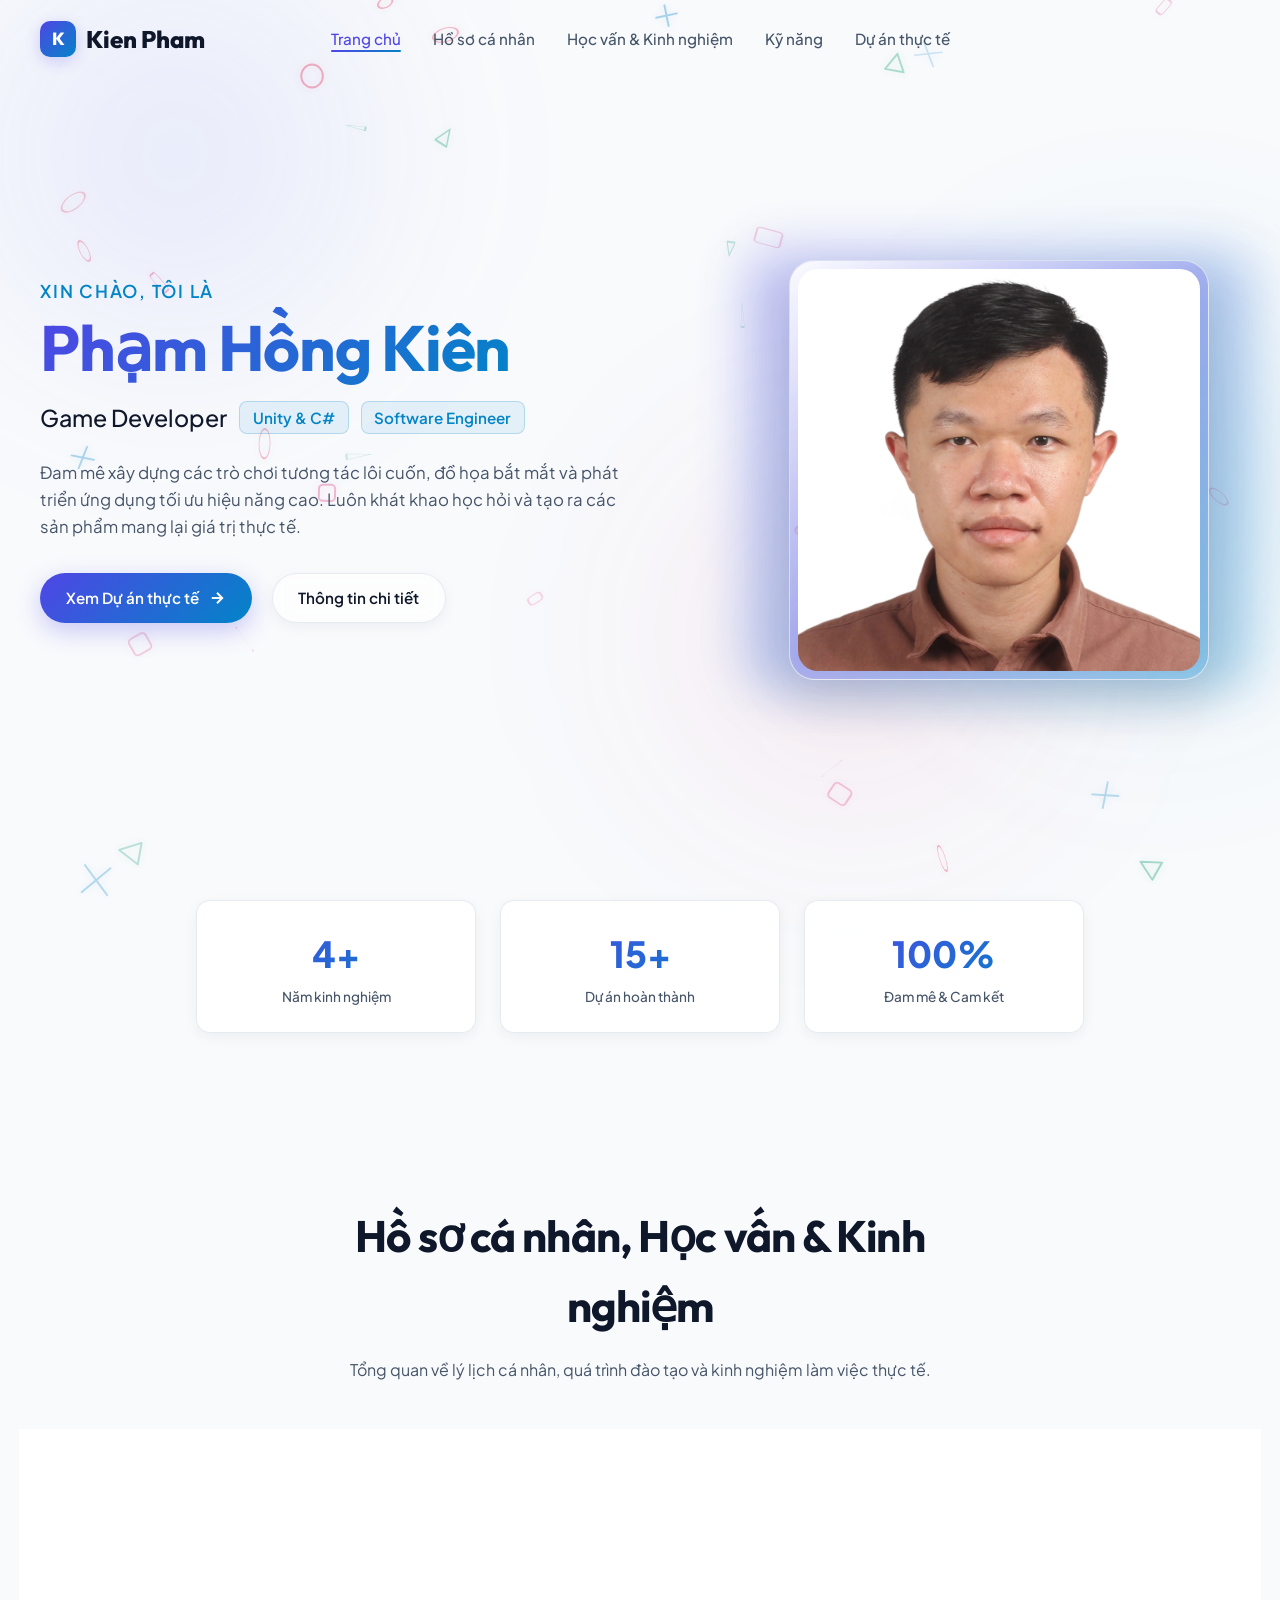
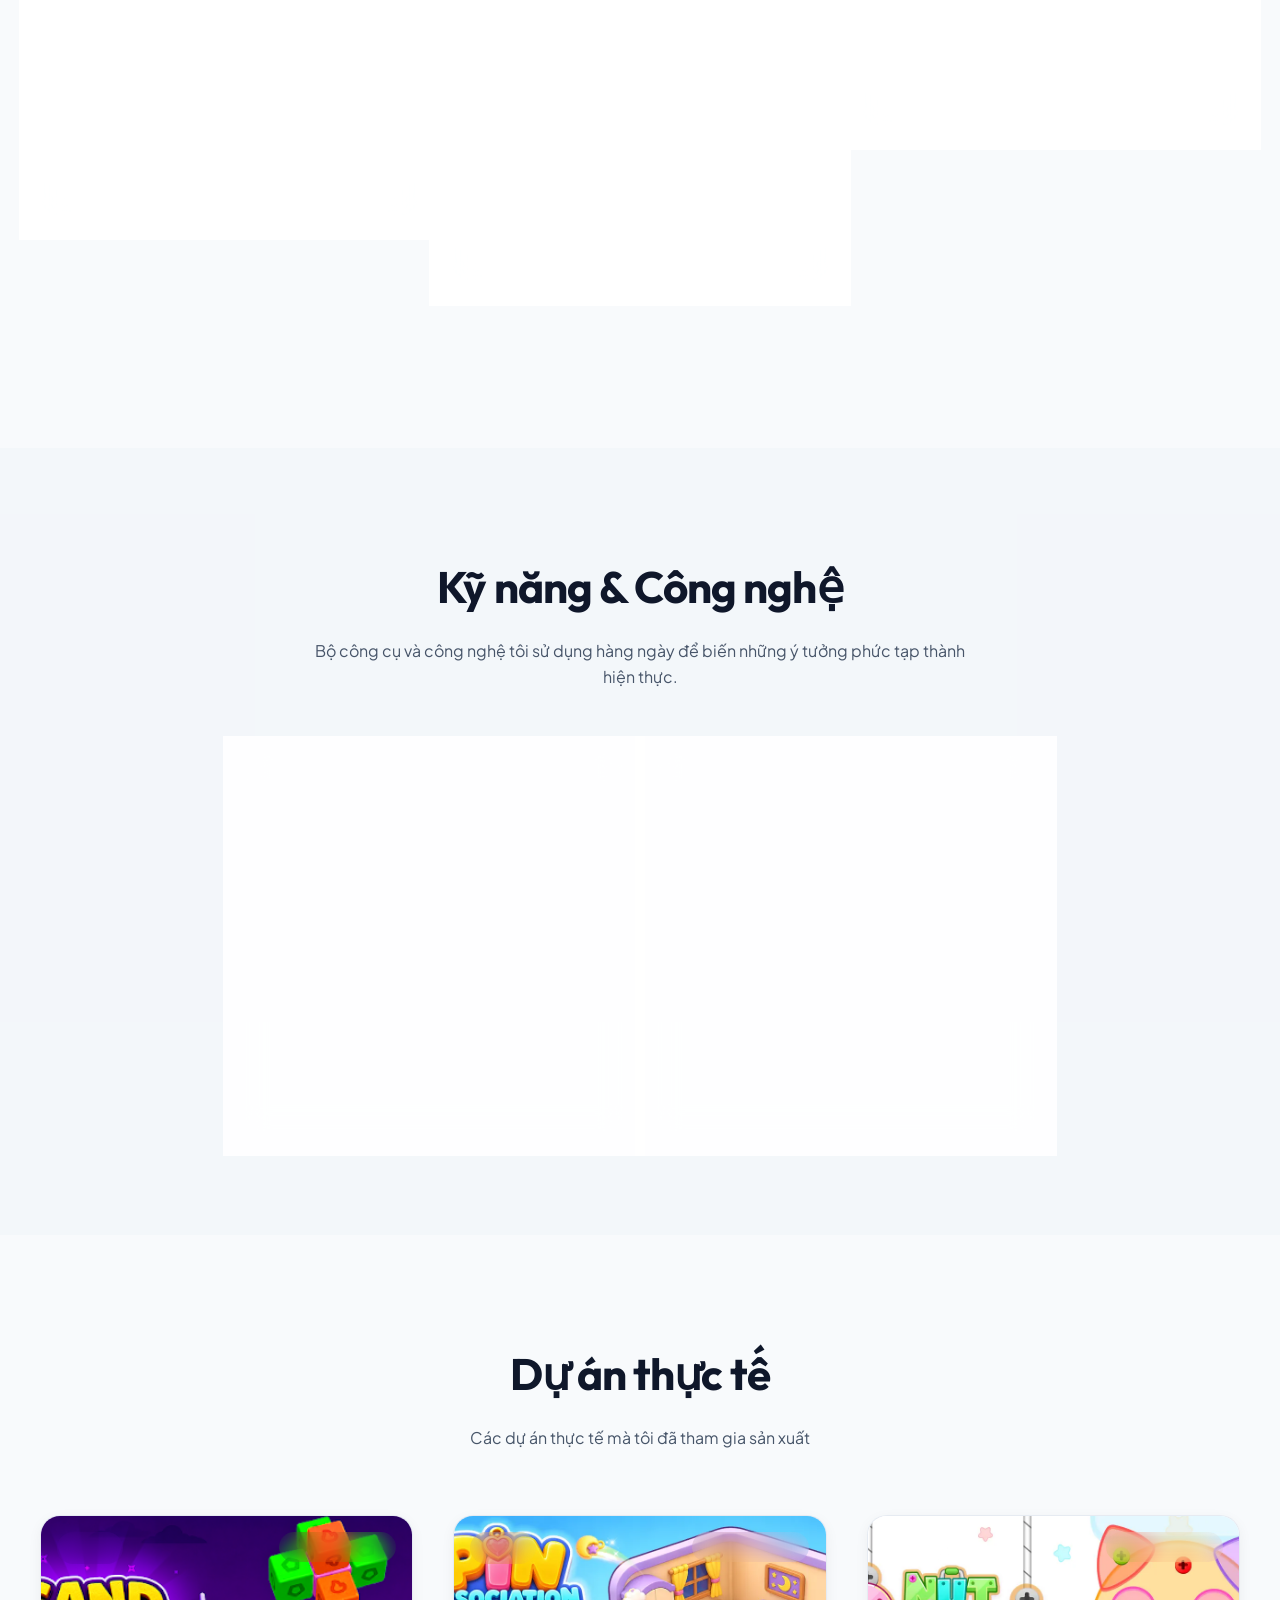
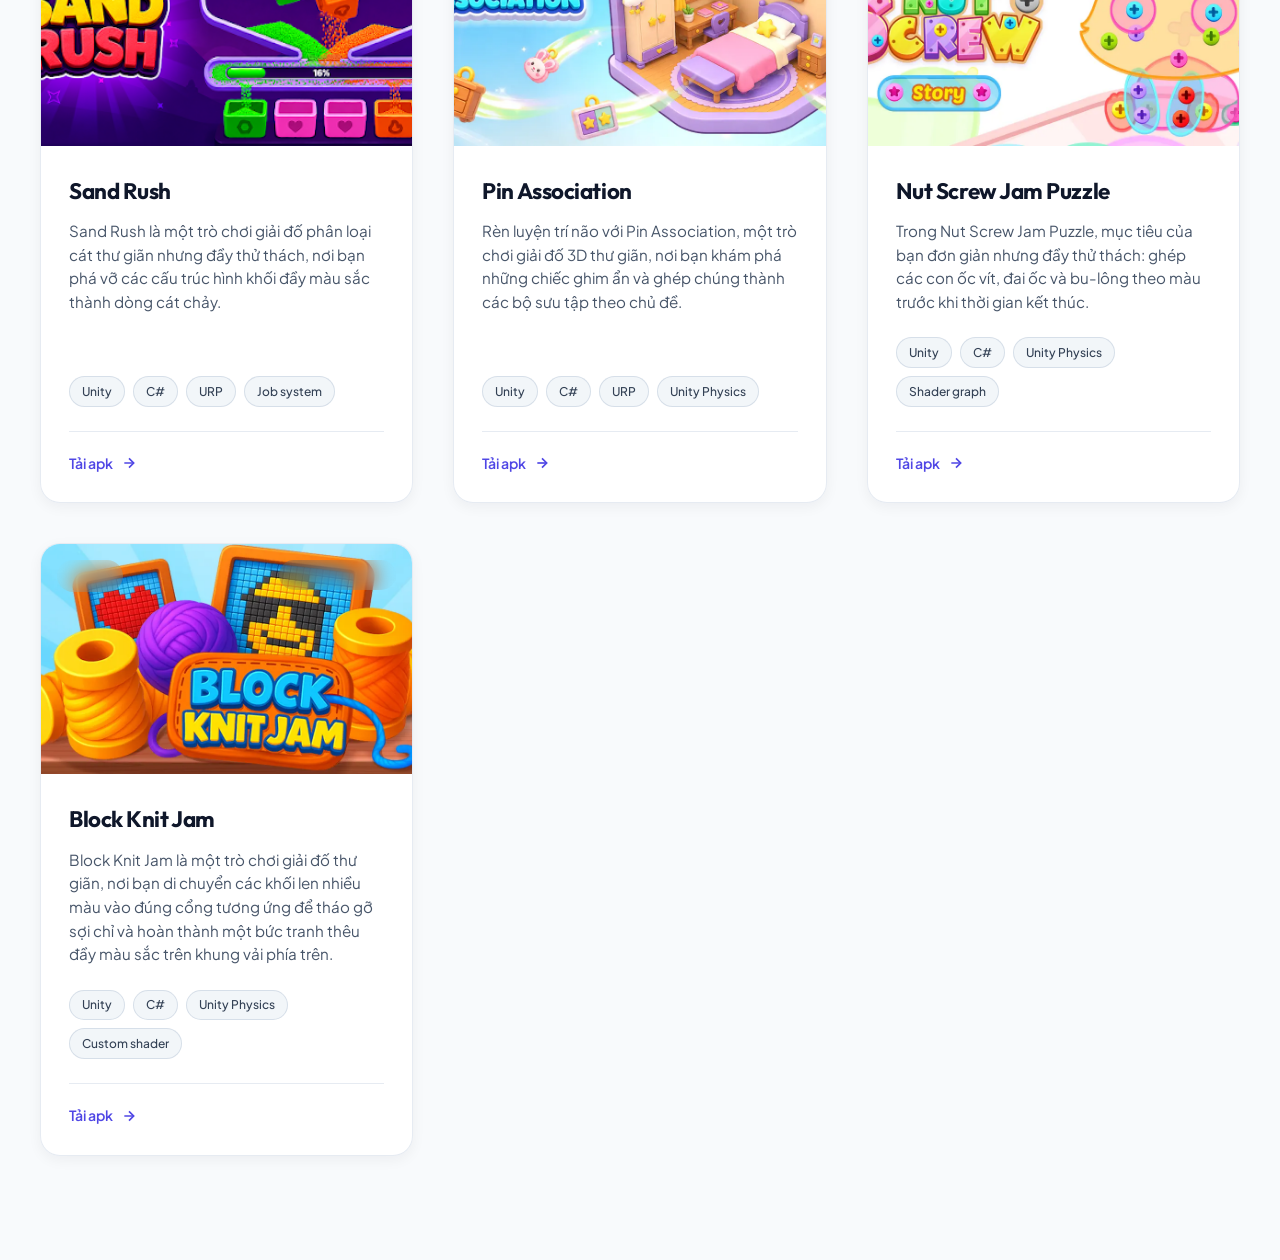
==== index.html @ 7aaa6f56 "change theme" ====
<!DOCTYPE html>
<html lang="vi">

<head>
  <meta charset="UTF-8">
  <meta name="viewport" content="width=device-width, initial-scale=1.0">
  <title>Phạm Hồng Kiên | Portfolio - Game Developer & Software Engineer</title>
  <meta name="description"
    content="Portfolio cá nhân của Phạm Hồng Kiên - Lập trình viên Game Unity, Kỹ sư phần mềm chuyên nghiệp.">

  <!-- Google Fonts -->
  <link rel="preconnect" href="https://fonts.googleapis.com">
  <link rel="preconnect" href="https://fonts.gstatic.com" crossorigin>
  <link
    href="https://fonts.googleapis.com/css2?family=Outfit:wght@300;400;500;600;700;800&family=Plus+Jakarta+Sans:wght@300;400;500;600;700&display=swap"
    rel="stylesheet">

  <!-- External Stylesheet -->
  <link rel="stylesheet" href="style.css">
</head>

<body>

  <!-- Background Ambient Glow -->
  <div class="ambient-glow glow-1"></div>
  <div class="ambient-glow glow-2"></div>
  <div class="ambient-glow glow-3"></div>

  <!-- Floating PlayStation DualSense Shapes Canvas -->
  <canvas id="dualsense-canvas"></canvas>

  <!-- Header Navigation -->
  <header id="main-header">
    <div class="nav-container">
      <a href="#hero" class="logo" id="brand-logo">
        <div class="logo-badge" id="brand-badge">K</div>
        <span id="brand-title">Kien.Dev</span>
      </a>
      <ul class="nav-links">
        <li><a href="#hero" class="active">Trang chủ</a></li>
        <li><a href="#profile">Hồ sơ cá nhân</a></li>
        <li><a href="#education-experience">Học vấn & Kinh nghiệm</a></li>
        <li><a href="#skills">Kỹ năng</a></li>
        <li><a href="#projects">Dự án thực tế</a></li>
      </ul>
    </div>
  </header>

  <!-- Hero Section with Portrait -->
  <section class="hero" id="hero">
    <div class="hero-container">

      <!-- Text introduction -->
      <div class="hero-text-side">
        <p class="hero-greeting" id="hero-greeting">Xin chào, tôi là</p>
        <h1 class="hero-name">
          <span class="gradient-text" id="hero-name">Phạm Hồng Kiên</span>
        </h1>
        <div class="hero-role" id="hero-role-container">
          <span>Game Developer</span>
          <span class="role-tag">Unity & C#</span>
          <span class="role-tag">Software Engineer</span>
        </div>
        <p class="hero-bio" id="hero-bio">
          Đam mê xây dựng các trò chơi tương tác 3D lôi cuốn, đồ họa bắt mắt và phát triển ứng dụng tối ưu hiệu năng
          cao. Luôn khát khao học hỏi và tạo ra các sản phẩm mang lại giá trị thực tế.
        </p>
        <div class="hero-actions">
          <a href="#projects" class="btn btn-primary" id="btn-hero-projects">
            Xem Dự án thực tế
            <svg width="18" height="18" viewBox="0 0 24 24" fill="none" stroke="currentColor" stroke-width="2.5">
              <path d="M5 12h14" />
              <path d="m12 5 7 7-7 7" />
            </svg>
          </a>
          <a href="#profile" class="btn btn-outline" id="btn-hero-profile">
            Thông tin chi tiết
          </a>
        </div>
      </div>

      <!-- Portrait avatar visual -->
      <div class="portrait-wrapper">
        <div class="portrait-glow-ring"></div>
        <div class="portrait-frame">
          <img src="./assets/images/avatar.jpg" alt="Ảnh chân dung Phạm Hồng Kiên" class="portrait-img"
            id="user-portrait">
        </div>
      </div>

    </div>
  </section>

  <!-- Quick Stats -->
  <div class="container">
    <div class="stats-strip" id="stats-container">
      <div class="stat-card">
        <div class="stat-num">4+</div>
        <div class="stat-name">Năm kinh nghiệm</div>
      </div>
      <div class="stat-card">
        <div class="stat-num">15+</div>
        <div class="stat-name">Dự án hoàn thành</div>
      </div>
      <div class="stat-card">
        <div class="stat-num">100%</div>
        <div class="stat-name">Đam mê & Cam kết</div>
      </div>
    </div>
  </div>

  <!-- Profile & Education Section -->
  <section id="profile">
    <div class="container">
      <div class="section-header">
        <h2 class="section-title">Hồ sơ cá nhân, Học vấn & Kinh nghiệm</h2>
        <p class="section-desc">Tổng quan về lý lịch cá nhân, quá trình đào tạo và kinh nghiệm làm việc thực tế.</p>
      </div>

      <div class="info-container">

        <!-- Personal Information Box -->
        <div class="info-box">
          <h3 class="info-box-title">
            <svg width="24" height="24" viewBox="0 0 24 24" fill="none" stroke="currentColor" stroke-width="2">
              <path d="M20 21v-2a4 4 0 0 0-4-4H8a4 4 0 0 0-4 4v2" />
              <circle cx="12" cy="7" r="4" />
            </svg>
            Thông tin cá nhân
          </h3>
          <div class="info-details-list" id="personal-info-container">
            <!-- Dữ liệu được nạp động từ file assets/data.js -->
          </div>
        </div>

        <!-- Education Box -->
        <div class="education-box" id="education-experience">
          <h3 class="info-box-title">
            <svg width="24" height="24" viewBox="0 0 24 24" fill="none" stroke="currentColor" stroke-width="2">
              <path d="M22 10v6M2 10l10-5 10 5-10 5z" />
              <path d="M6 12v5c3 3 9 3 12 0v-5" />
            </svg>
            Trình độ học vấn
          </h3>
          <div class="timeline" id="education-timeline-container">
            <!-- Dữ liệu các giai đoạn học vấn được nạp động từ file assets/data.js -->
          </div>
        </div>

        <!-- Work Experience Box -->
        <div class="experience-box" id="experience">
          <h3 class="info-box-title">
            <svg width="24" height="24" viewBox="0 0 24 24" fill="none" stroke="currentColor" stroke-width="2">
              <rect x="2" y="7" width="20" height="14" rx="2" ry="2" />
              <path d="M16 21V5a2 2 0 0 0-2-2h-4a2 2 0 0 0-2 2v16" />
            </svg>
            Kinh nghiệm làm việc
          </h3>
          <div class="timeline" id="experience-timeline-container">
            <!-- Dữ liệu kinh nghiệm làm việc được nạp động từ file assets/data.js -->
          </div>
        </div>

      </div>
    </div>
  </section>

  <!-- Skills Section (Chuyên môn kỹ thuật) -->
  <section id="skills">
    <div class="container">
      <div class="section-header">
        <h2 class="section-title">Kỹ năng & Công nghệ</h2>
        <p class="section-desc">Bộ công cụ và công nghệ tôi sử dụng hàng ngày để biến những ý tưởng phức tạp thành hiện
          thực.</p>
      </div>

      <div class="skills-grid" id="skills-container">
        <!-- Dữ liệu được nạp động từ file data.js -->
        <div class="skill-card">
          <div class="skill-icon-wrapper">
            <svg width="26" height="26" viewBox="0 0 24 24" fill="none" stroke="currentColor" stroke-width="2">
              <polygon points="12 2 2 7 12 12 22 7 12 2" />
              <polyline points="2 17 12 22 22 17" />
              <polyline points="2 12 12 17 22 12" />
            </svg>
          </div>
          <h3 class="skill-title">Game Development</h3>
          <p class="skill-desc">Chuyên sâu về lập trình Unity, xây dựng logic gameplay, quản lý asset bộ nhớ, tối ưu hóa
            FPS.</p>
          <div class="project-tech">
            <span class="tech-pill">Unity 3D / 2D</span>
            <span class="tech-pill">C#</span>
            <span class="tech-pill">Shader Graph & HLSL</span>
            <span class="tech-pill">Animation & IK</span>
            <span class="tech-pill">DOTS / Job system</span>
          </div>
        </div>

        <div class="skill-card">
          <div class="skill-icon-wrapper">
            <svg width="26" height="26" viewBox="0 0 24 24" fill="none" stroke="currentColor" stroke-width="2">
              <path
                d="M14.7 6.3a1 1 0 0 0 0 1.4l1.6 1.6a1 1 0 0 0 1.4 0l3.77-3.77a6 6 0 0 1-7.94 7.94l-6.91 6.91a2.12 2.12 0 0 1-3-3l6.91-6.91a6 6 0 0 1 7.94-7.94l-3.76 3.76z" />
            </svg>
          </div>
          <h3 class="skill-title">Công cụ & Quy trình</h3>
          <p class="skill-desc"></p>
          <div class="project-tech">
            <span class="tech-pill">Git</span>
            <span class="tech-pill">Blender</span>
            <span class="tech-pill">Photoshop</span>
            <span class="tech-pill">Unity Profiler</span>
            <span class="tech-pill">Rider / Antigravity</span>
          </div>
        </div>
      </div>
    </div>
  </section>

  <!-- Personal Projects Section (Sản phẩm sáng tạo) -->
  <section id="projects">
    <div class="container">
      <div class="section-header">
        <h2 class="section-title">Dự án thực tế</h2>
        <p class="section-desc">Các dự án thực tế mà tôi đã tham gia sản xuất</p>
      </div>

      <div class="projects-grid" id="projects-container">
        <!-- Dữ liệu các Dự án thực tế được nạp động từ file assets/data.js -->
      </div>
    </div>
  </section>



  <!-- External Data & Script -->
  <script src="assets/data.js"></script>
  <script src="script.js"></script>
</body>

</html>
---- style.css ----
:root {
  /* ==========================================================================
     BẢNG MÀU CHỦ ĐẠO TOÀN TRANG (SINGLE SOURCE OF TRUTH)
     Mọi thông số màu sắc của toàn bộ website được tập trung tại đây.
     Để thay đổi theme (Sáng / Tối / Tone khác), chỉ cần điều chỉnh các biến dưới đây.
     ========================================================================== */

  /* --- 1. MÀU NỀN TỔNG THỂ (Tươi sáng, tinh tế, sạch sẽ) --- */
  --bg-primary: #f8fafc;
  --bg-secondary: #f1f5f9;
  --bg-section-alt: rgba(241, 245, 249, 0.7);
  --bg-card: rgba(255, 255, 255, 0.88);
  --bg-card-hover: rgba(255, 255, 255, 0.98);
  --bg-glass: rgba(255, 255, 255, 0.65);
  --bg-cover-fallback: #e2e8f0;

  /* --- 2. VIỀN KÍNH & PHÂN TÁCH (Subtle Glass Borders) --- */
  --border-glass: rgba(226, 232, 240, 0.85);
  --border-accent: rgba(79, 70, 229, 0.3);
  --border-strong: #cbd5e1;

  /* --- 3. ĐIỂM NHẤN CÔNG NGHỆ (Vibrant Accents & Gradients) --- */
  --accent-primary: #4f46e5;
  --accent-secondary: #0284c7;
  --accent-tertiary: #db2777;
  --accent-gradient: linear-gradient(135deg, #4f46e5 0%, #0284c7 100%);
  --accent-glow: rgba(79, 70, 229, 0.22);

  /* --- 4. HÀO QUANG NỀN (Ambient Pastel Glows) --- */
  --glow-1: rgba(99, 102, 241, 0.14);
  --glow-2: rgba(2, 132, 199, 0.12);
  --glow-3: rgba(219, 39, 119, 0.1);

  /* --- 5. MÀU CHỮ & NỘI DUNG (Tương phản cao, dễ đọc) --- */
  --text-primary: #0f172a;
  --text-secondary: #475569;
  --text-muted: #64748b;
  --text-inverse: #ffffff;

  /* --- 6. SHADOWS & CHIỀU SÂU 3D (Soft Ambient Shadows) --- */
  --shadow-sm: 0 4px 14px rgba(15, 23, 42, 0.05);
  --shadow-md: 0 10px 25px -4px rgba(15, 23, 42, 0.08);
  --shadow-lg: 0 20px 40px -8px rgba(15, 23, 42, 0.12);
  --shadow-card-hover: 0 20px 40px -6px rgba(15, 23, 42, 0.12);
  --shadow-accent-glow: 0 8px 24px rgba(79, 70, 229, 0.28);
  --shadow-portrait: 0 24px 50px rgba(15, 23, 42, 0.14);

  /* --- 7. THÀNH PHẦN GIAO DIỆN & HUY HIỆU (Components & Badges) --- */
  --header-bg-scrolled: rgba(255, 255, 255, 0.88);
  --badge-bg-subtle: rgba(79, 70, 229, 0.08);
  --badge-border-subtle: rgba(79, 70, 229, 0.2);
  --badge-text-subtle: #4338ca;
  --badge-status-online: #16a34a;
  
  --pill-bg: rgba(241, 245, 249, 0.9);
  --pill-border: rgba(203, 213, 225, 0.7);
  --pill-text: #334155;
  
  --tag-role-bg: rgba(2, 132, 199, 0.08);
  --tag-role-border: rgba(2, 132, 199, 0.22);
  --tag-role-text: #0284c7;

  --portrait-frame-gradient: linear-gradient(135deg, rgba(255, 255, 255, 0.9) 0%, rgba(79, 70, 229, 0.25) 50%, rgba(2, 132, 199, 0.25) 100%);
  --timeline-line-gradient: linear-gradient(180deg, var(--accent-primary) 0%, rgba(79, 70, 229, 0.12) 100%);
  --badge-category-bg: rgba(255, 255, 255, 0.9);

  /* --- 8. HUY HIỆU NỔI KHUNG CHÂN DUNG (Portrait Badges) --- */
  --portrait-badge-bg: rgba(255, 255, 255, 0.92);
  --portrait-badge-shadow: 0 12px 30px rgba(15, 23, 42, 0.1);
  --badge-icon-purple-bg: rgba(79, 70, 229, 0.1);
  --badge-icon-purple-text: #4f46e5;
  --badge-icon-cyan-bg: rgba(2, 132, 199, 0.1);
  --badge-icon-cyan-text: #0284c7;

  /* --- 9. MÀU CÁC BIỂU TƯỢNG PLAYSTATION DUALSENSE (Tự động đọc vào Canvas) --- */
  --shape-cross: #0284c7;
  --shape-cross-glow: rgba(2, 132, 199, 0.35);
  --shape-circle: #e11d48;
  --shape-circle-glow: rgba(225, 29, 72, 0.35);
  --shape-triangle: #059669;
  --shape-triangle-glow: rgba(5, 150, 105, 0.35);
  --shape-square: #db2777;
  --shape-square-glow: rgba(219, 39, 119, 0.35);

  /* --- 10. BO GÓC & CHUYỂN ĐỘNG (Radius & Transitions) --- */
  --radius-sm: 8px;
  --radius-md: 14px;
  --radius-lg: 20px;
  --radius-full: 9999px;

  --transition-fast: 0.2s cubic-bezier(0.4, 0, 0.2, 1);
  --transition-smooth: 0.35s cubic-bezier(0.16, 1, 0.3, 1);
}

* {
  box-sizing: border-box;
  margin: 0;
  padding: 0;
}

html {
  scroll-behavior: smooth;
  font-size: 16px;
}

body {
  background-color: var(--bg-primary);
  color: var(--text-primary);
  font-family: 'Plus Jakarta Sans', sans-serif;
  line-height: 1.6;
  overflow-x: hidden;
  position: relative;
}

h1,
h2,
h3,
h4,
h5,
h6 {
  font-family: 'Outfit', sans-serif;
  font-weight: 700;
  letter-spacing: -0.02em;
}

/* Ambient Lighting */
.ambient-glow {
  position: fixed;
  width: 550px;
  height: 550px;
  border-radius: 50%;
  filter: blur(90px);
  pointer-events: none;
  z-index: 0;
}

.glow-1 {
  top: -120px;
  left: -100px;
  background: radial-gradient(circle, var(--glow-1) 0%, transparent 70%);
}

.glow-2 {
  bottom: 15%;
  right: -150px;
  background: radial-gradient(circle, var(--glow-2) 0%, transparent 70%);
}

.glow-3 {
  top: 40%;
  left: 45%;
  background: radial-gradient(circle, var(--glow-3) 0%, transparent 70%);
}

/* Navigation */
header {
  position: fixed;
  top: 0;
  left: 0;
  right: 0;
  z-index: 1000;
  padding: 1.25rem 2.5rem;
  transition: var(--transition-smooth);
}

header.scrolled {
  background: var(--header-bg-scrolled);
  backdrop-filter: blur(18px);
  border-bottom: 1px solid var(--border-glass);
  padding: 0.85rem 2.5rem;
  box-shadow: var(--shadow-sm);
}

.nav-container {
  max-width: 1200px;
  margin: 0 auto;
  display: grid;
  grid-template-columns: 1fr auto 1fr;
  align-items: center;
}

.logo {
  font-family: 'Outfit', sans-serif;
  font-size: 1.5rem;
  font-weight: 800;
  text-decoration: none;
  color: var(--text-primary);
  display: flex;
  align-items: center;
  gap: 0.6rem;
  justify-self: start;
}

.logo-badge {
  width: 36px;
  height: 36px;
  border-radius: 10px;
  background: var(--accent-gradient);
  display: flex;
  align-items: center;
  justify-content: center;
  font-weight: 800;
  color: var(--text-inverse);
  font-size: 1.1rem;
  box-shadow: 0 4px 15px var(--accent-glow);
}

.nav-links {
  grid-column: 2;
  display: flex;
  gap: 2rem;
  list-style: none;
  align-items: center;
  justify-self: center;
}

.nav-links a {
  color: var(--text-secondary);
  text-decoration: none;
  font-size: 0.95rem;
  font-weight: 500;
  transition: var(--transition-fast);
  position: relative;
}

.nav-links a:hover,
.nav-links a.active {
  color: var(--accent-primary);
}

.nav-links a::after {
  content: '';
  position: absolute;
  bottom: -4px;
  left: 0;
  width: 0%;
  height: 2px;
  background: var(--accent-gradient);
  transition: var(--transition-fast);
  border-radius: var(--radius-full);
}

.nav-links a:hover::after,
.nav-links a.active::after {
  width: 100%;
}

.btn {
  display: inline-flex;
  align-items: center;
  justify-content: center;
  gap: 0.6rem;
  padding: 0.75rem 1.6rem;
  border-radius: var(--radius-full);
  font-size: 0.95rem;
  font-weight: 600;
  text-decoration: none;
  cursor: pointer;
  border: none;
  outline: none;
  transition: var(--transition-smooth);
}

.btn-primary {
  background: var(--accent-gradient);
  color: var(--text-inverse);
  box-shadow: var(--shadow-accent-glow);
}

.btn-primary:hover {
  transform: translateY(-2px);
  box-shadow: var(--shadow-accent-glow);
}

.btn-outline {
  background: var(--bg-glass);
  border: 1px solid var(--border-glass);
  color: var(--text-primary);
  backdrop-filter: blur(8px);
  box-shadow: var(--shadow-sm);
}

.btn-outline:hover {
  background: var(--bg-card-hover);
  border-color: var(--border-accent);
  color: var(--accent-primary);
  transform: translateY(-2px);
}

/* Hero Section with Portrait Split Layout */
.hero {
  min-height: 100vh;
  position: relative;
  display: flex;
  align-items: center;
  padding: 7.5rem 2rem 5rem;
  overflow: hidden;
  z-index: 1;
}

/* DualSense Shapes Canvas */
#dualsense-canvas {
  position: fixed;
  top: 0;
  left: 0;
  width: 100vw;
  height: 100vh;
  pointer-events: none;
  z-index: 0;
}

.hero-container {
  max-width: 1200px;
  margin: 0 auto;
  width: 100%;
  display: grid;
  grid-template-columns: 1.15fr 0.85fr;
  align-items: center;
  gap: 4rem;
}

.hero-badge {
  display: inline-flex;
  align-items: center;
  gap: 0.6rem;
  padding: 0.45rem 1.1rem;
  border-radius: var(--radius-full);
  background: var(--badge-bg-subtle);
  border: 1px solid var(--badge-border-subtle);
  color: var(--badge-text-subtle);
  font-size: 0.85rem;
  font-weight: 600;
  margin-bottom: 1.5rem;
  backdrop-filter: blur(8px);
}

.badge-dot {
  width: 8px;
  height: 8px;
  border-radius: 50%;
  background: var(--badge-status-online);
  box-shadow: 0 0 10px var(--badge-status-online);
  animation: pulse 2s infinite;
}

@keyframes pulse {
  0% {
    transform: scale(0.95);
    opacity: 0.8;
  }

  50% {
    transform: scale(1.25);
    opacity: 1;
  }

  100% {
    transform: scale(0.95);
    opacity: 0.8;
  }
}

.hero-greeting {
  font-size: 1.1rem;
  color: var(--accent-secondary);
  font-weight: 600;
  margin-bottom: 0.5rem;
  text-transform: uppercase;
  letter-spacing: 0.1em;
}

.hero-name {
  font-size: clamp(2.5rem, 5vw, 4.2rem);
  line-height: 1.1;
  margin-bottom: 1rem;
  color: var(--text-primary);
}

.gradient-text {
  background: var(--accent-gradient);
  -webkit-background-clip: text;
  -webkit-text-fill-color: transparent;
}

.hero-role {
  font-size: clamp(1.1rem, 2vw, 1.45rem);
  color: var(--text-primary);
  font-weight: 500;
  margin-bottom: 1.5rem;
  display: flex;
  align-items: center;
  gap: 0.75rem;
  flex-wrap: wrap;
}

.role-tag {
  background: var(--tag-role-bg);
  padding: 0.2rem 0.8rem;
  border-radius: var(--radius-sm);
  font-size: 0.95rem;
  color: var(--tag-role-text);
  border: 1px solid var(--tag-role-border);
  font-weight: 600;
}

.hero-bio {
  color: var(--text-secondary);
  font-size: 1.05rem;
  margin-bottom: 2rem;
  max-width: 580px;
}

.hero-actions {
  display: flex;
  gap: 1.25rem;
  flex-wrap: wrap;
  margin-bottom: 2.5rem;
}

/* Portrait Styling */
.portrait-wrapper {
  position: relative;
  display: flex;
  justify-content: center;
  align-items: center;
}

.portrait-glow-ring {
  position: absolute;
  width: 105%;
  height: 105%;
  border-radius: 30px;
  background: var(--accent-gradient);
  filter: blur(25px);
  opacity: 0.3;
  z-index: 0;
  animation: floatGlow 6s ease-in-out infinite alternate;
}

@keyframes floatGlow {
  0% {
    transform: scale(0.98) rotate(0deg);
    opacity: 0.25;
  }

  100% {
    transform: scale(1.03) rotate(3deg);
    opacity: 0.4;
  }
}

.portrait-frame {
  position: relative;
  z-index: 1;
  width: 100%;
  max-width: 420px;
  aspect-ratio: 1 / 1;
  border-radius: 26px;
  padding: 8px;
  background: var(--portrait-frame-gradient);
  box-shadow: var(--shadow-portrait);
  border: 1px solid var(--border-glass);
}

.portrait-img {
  width: 100%;
  height: 100%;
  object-fit: cover;
  border-radius: 20px;
  display: block;
  background-color: var(--bg-secondary);
}

/* Floating badges on portrait */
.portrait-badge {
  position: absolute;
  z-index: 2;
  background: var(--portrait-badge-bg);
  border: 1px solid var(--border-glass);
  backdrop-filter: blur(14px);
  padding: 0.85rem 1.25rem;
  border-radius: var(--radius-md);
  box-shadow: var(--portrait-badge-shadow);
  display: flex;
  align-items: center;
  gap: 0.85rem;
  animation: float 4s ease-in-out infinite;
}

.portrait-badge.badge-top {
  top: -20px;
  right: -20px;
}

.portrait-badge.badge-bottom {
  bottom: -25px;
  left: -20px;
  animation-delay: 2s;
}

@keyframes float {
  0%,
  100% {
    transform: translateY(0px);
  }

  50% {
    transform: translateY(-8px);
  }
}

.badge-icon {
  width: 40px;
  height: 40px;
  border-radius: 10px;
  display: flex;
  align-items: center;
  justify-content: center;
  font-size: 1.25rem;
}

.badge-icon.purple {
  background: var(--badge-icon-purple-bg);
  color: var(--badge-icon-purple-text);
}

.badge-icon.cyan {
  background: var(--badge-icon-cyan-bg);
  color: var(--badge-icon-cyan-text);
}

.badge-text-title {
  font-size: 0.85rem;
  font-weight: 700;
  color: var(--text-primary);
}

.badge-text-sub {
  font-size: 0.75rem;
  color: var(--text-secondary);
}

/* Section Global */
section {
  padding: 6.5rem 2rem;
  position: relative;
  z-index: 1;
}

#skills {
  background: var(--bg-section-alt);
}

.container {
  max-width: 1200px;
  margin: 0 auto;
}

.section-header {
  text-align: center;
  max-width: 650px;
  margin: 0 auto 4rem;
}

.section-subtitle {
  text-transform: uppercase;
  letter-spacing: 0.15em;
  font-size: 0.85rem;
  font-weight: 600;
  color: var(--accent-secondary);
  margin-bottom: 0.5rem;
  display: block;
}

.section-title {
  font-size: clamp(2rem, 3.5vw, 2.75rem);
  margin-bottom: 1rem;
  color: var(--text-primary);
}

.section-desc {
  color: var(--text-secondary);
  font-size: 1rem;
}

/* Personal Info Card & Grid */
.info-container {
  display: grid;
  grid-template-columns: repeat(auto-fit, minmax(320px, 1fr));
  gap: 2rem;
  align-items: start;
  margin-bottom: 4rem;
}

.info-box,
.education-box,
.experience-box {
  background: var(--bg-card);
  border: 1px solid var(--border-glass);
  border-radius: var(--radius-lg);
  padding: 2.25rem;
  backdrop-filter: blur(14px);
  transition: var(--transition-smooth);
  scroll-margin-top: 6.5rem;
  box-shadow: var(--shadow-sm);
}

.info-box:hover,
.education-box:hover,
.experience-box:hover {
  border-color: var(--border-accent);
  box-shadow: var(--shadow-md);
}

.info-box-title {
  font-size: 1.35rem;
  margin-bottom: 1.5rem;
  display: flex;
  align-items: center;
  gap: 0.75rem;
  color: var(--text-primary);
  border-bottom: 1px solid var(--border-glass);
  padding-bottom: 1rem;
}

.info-box-title svg {
  color: var(--accent-secondary);
}

.info-details-list {
  display: grid;
  grid-template-columns: repeat(auto-fit, minmax(130px, 1fr));
  gap: 1.25rem;
}

.info-item {
  display: flex;
  flex-direction: column;
  gap: 0.3rem;
}

.info-label {
  font-size: 0.8rem;
  text-transform: uppercase;
  letter-spacing: 0.05em;
  color: var(--text-muted);
  font-weight: 600;
}

.info-value {
  font-size: 1rem;
  color: var(--text-primary);
  font-weight: 500;
  word-break: break-word;
}

.info-value a {
  color: var(--accent-secondary);
  text-decoration: none;
  transition: var(--transition-fast);
}

.info-value a:hover {
  text-decoration: underline;
  color: var(--accent-primary);
}

/* Timeline Components (Education & Experience) */
.timeline {
  position: relative;
  padding-left: 2rem;
}

.timeline::before {
  content: '';
  position: absolute;
  top: 10px;
  bottom: 10px;
  left: 7px;
  width: 2px;
  background: var(--timeline-line-gradient);
}

.timeline-item {
  position: relative;
  margin-bottom: 2rem;
}

.timeline-item:last-child {
  margin-bottom: 0;
}

.timeline-dot {
  position: absolute;
  left: -2rem;
  top: 5px;
  width: 16px;
  height: 16px;
  border-radius: 50%;
  background: var(--accent-primary);
  border: 3px solid var(--text-inverse);
  box-shadow: 0 0 10px var(--accent-glow);
}

.timeline-period {
  display: inline-block;
  font-size: 0.8rem;
  font-weight: 600;
  color: var(--accent-secondary);
  background: var(--tag-role-bg);
  padding: 0.2rem 0.65rem;
  border-radius: var(--radius-full);
  margin-bottom: 0.5rem;
  border: 1px solid var(--tag-role-border);
}

.timeline-degree {
  font-size: 1.15rem;
  color: var(--text-primary);
  font-weight: 700;
  margin-bottom: 0.25rem;
}

.timeline-school {
  font-size: 0.95rem;
  color: var(--text-secondary);
  font-weight: 500;
  margin-bottom: 0.6rem;
}

.timeline-desc {
  font-size: 0.9rem;
  color: var(--text-secondary);
  line-height: 1.5;
}

/* Stats Quick Bar */
.stats-strip {
  display: flex;
  justify-content: center;
  align-items: stretch;
  flex-wrap: wrap;
  gap: 1.5rem;
  margin-bottom: 4rem;
}

.stat-card {
  flex: 1 1 220px;
  max-width: 280px;
  background: var(--bg-card);
  border: 1px solid var(--border-glass);
  backdrop-filter: blur(12px);
  padding: 1.5rem;
  border-radius: var(--radius-md);
  text-align: center;
  transition: var(--transition-smooth);
  box-shadow: var(--shadow-sm);
}

.stat-card:hover {
  transform: translateY(-4px);
  border-color: var(--border-accent);
  box-shadow: var(--shadow-md);
}

.stat-num {
  font-size: 2.25rem;
  font-weight: 800;
  background: var(--accent-gradient);
  -webkit-background-clip: text;
  -webkit-text-fill-color: transparent;
  margin-bottom: 0.2rem;
}

.stat-name {
  color: var(--text-secondary);
  font-size: 0.85rem;
  font-weight: 500;
}

/* Projects Grid */
.projects-grid {
  display: grid;
  grid-template-columns: repeat(auto-fit, minmax(360px, 1fr));
  gap: 2.5rem;
}

.project-card {
  background: var(--bg-card);
  border: 1px solid var(--border-glass);
  border-radius: var(--radius-lg);
  overflow: hidden;
  transition: var(--transition-smooth);
  display: flex;
  flex-direction: column;
  position: relative;
  box-shadow: var(--shadow-sm);
}

.project-card:hover {
  transform: translateY(-8px);
  border-color: var(--border-accent);
  box-shadow: var(--shadow-card-hover);
}

.project-cover {
  position: relative;
  width: 100%;
  height: 230px;
  overflow: hidden;
  background: var(--bg-cover-fallback);
}

.project-cover img {
  width: 100%;
  height: 100%;
  object-fit: cover;
  transition: transform 0.6s cubic-bezier(0.16, 1, 0.3, 1);
}

.project-card:hover .project-cover img {
  transform: scale(1.06);
}

.project-category-badge {
  position: absolute;
  top: 1rem;
  left: 1rem;
  background: var(--badge-category-bg);
  backdrop-filter: blur(10px);
  border: 1px solid var(--border-glass);
  padding: 0.35rem 0.85rem;
  border-radius: var(--radius-full);
  font-size: 0.75rem;
  font-weight: 600;
  color: var(--accent-secondary);
  z-index: 2;
  box-shadow: var(--shadow-sm);
}

.project-role-badge {
  position: absolute;
  top: 1rem;
  right: 1rem;
  background: var(--accent-gradient);
  backdrop-filter: blur(10px);
  padding: 0.35rem 0.85rem;
  border-radius: var(--radius-full);
  font-size: 0.75rem;
  font-weight: 600;
  color: var(--text-inverse);
  z-index: 2;
  box-shadow: var(--shadow-sm);
}

.project-body {
  padding: 1.75rem;
  flex: 1;
  display: flex;
  flex-direction: column;
}

.project-info-area {
  flex: 1;
  display: flex;
  flex-direction: column;
}

.project-card.has-store-url {
  cursor: pointer;
}

.project-card.has-store-url .project-links {
  cursor: default;
}

.project-card.has-store-url .project-title {
  transition: color var(--transition-fast);
}

.project-card.has-store-url:hover .project-title {
  color: var(--accent-primary);
}

.project-title {
  font-size: 1.4rem;
  margin-bottom: 0.6rem;
  color: var(--text-primary);
}

.project-desc {
  color: var(--text-secondary);
  font-size: 0.95rem;
  line-height: 1.55;
  margin-bottom: 1.5rem;
  flex: 1;
}

.project-tech {
  display: flex;
  flex-wrap: wrap;
  gap: 0.5rem;
  margin-bottom: 1.5rem;
}

.tech-pill {
  font-size: 0.75rem;
  font-weight: 500;
  padding: 0.3rem 0.75rem;
  background: var(--pill-bg);
  border: 1px solid var(--pill-border);
  border-radius: var(--radius-full);
  color: var(--pill-text);
}

.project-links {
  display: flex;
  justify-content: space-between;
  align-items: center;
  padding-top: 1.25rem;
  border-top: 1px solid var(--border-glass);
}

.project-btn {
  display: inline-flex;
  align-items: center;
  gap: 0.5rem;
  font-size: 0.88rem;
  font-weight: 600;
  text-decoration: none;
  color: var(--text-primary);
  transition: var(--transition-fast);
}

.project-btn:hover {
  color: var(--accent-primary);
  transform: translateX(3px);
}

.project-btn.primary {
  color: var(--accent-primary);
}

/* Skills Grid */
.skills-grid {
  display: flex;
  justify-content: center;
  align-items: stretch;
  flex-wrap: wrap;
  gap: 2rem;
}

.skill-card {
  flex: 1 1 260px;
  max-width: 380px;
  background: var(--bg-card);
  border: 1px solid var(--border-glass);
  border-radius: var(--radius-lg);
  padding: 2.25rem 2rem;
  backdrop-filter: blur(12px);
  transition: var(--transition-smooth);
  display: flex;
  flex-direction: column;
  box-shadow: var(--shadow-sm);
}

.skill-card:hover {
  border-color: var(--border-accent);
  transform: translateY(-6px);
  box-shadow: var(--shadow-md);
}

.skill-icon-wrapper {
  width: 52px;
  height: 52px;
  border-radius: var(--radius-md);
  background: var(--badge-bg-subtle);
  border: 1px solid var(--badge-border-subtle);
  display: flex;
  align-items: center;
  justify-content: center;
  color: var(--accent-primary);
  margin-bottom: 1.5rem;
}

.skill-title {
  font-size: 1.3rem;
  margin-bottom: 0.6rem;
  color: var(--text-primary);
}

.skill-desc {
  color: var(--text-secondary);
  font-size: 0.92rem;
  margin-bottom: 1.25rem;
  flex-grow: 1;
}

/* Responsive Media Queries */
@media (max-width: 960px) {
  .nav-links {
    gap: 1.25rem;
  }

  .nav-links a {
    font-size: 0.88rem;
  }

  .hero-container {
    grid-template-columns: 1fr;
    text-align: center;
    gap: 3rem;
  }

  .hero-bio {
    margin: 0 auto 2rem;
  }

  .hero-actions {
    justify-content: center;
  }

  .hero-role {
    justify-content: center;
  }

  .portrait-wrapper {
    order: -1;
  }

  .portrait-frame {
    max-width: 320px;
  }

  .info-container {
    grid-template-columns: 1fr;
  }

  .stats-strip {
    gap: 1rem;
  }
}

@media (max-width: 640px) {
  .nav-container {
    display: flex;
    justify-content: flex-start;
  }

  .stat-card {
    flex: 1 1 calc(50% - 1rem);
    min-width: 140px;
  }

  .nav-links {
    display: none;
  }

  .info-details-list {
    grid-template-columns: 1fr;
  }

  .portrait-badge {
    display: none;
  }
}
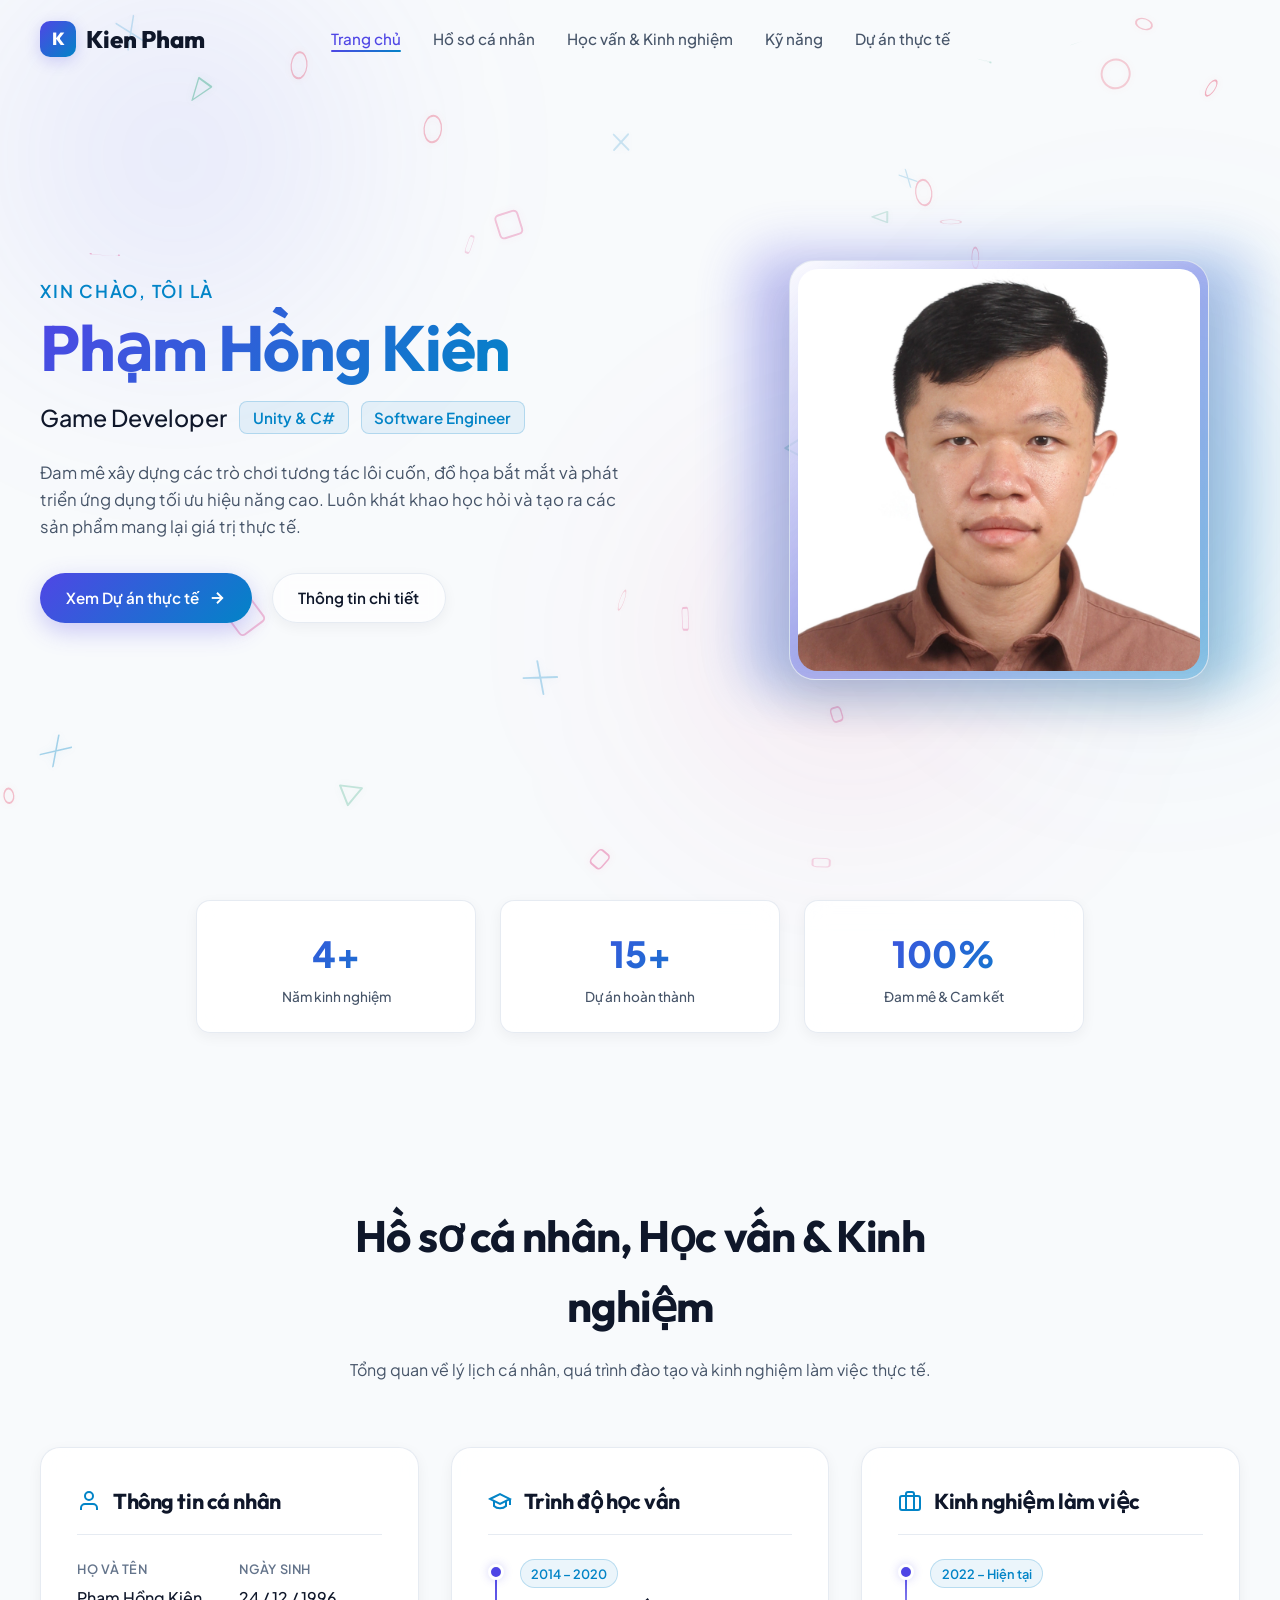
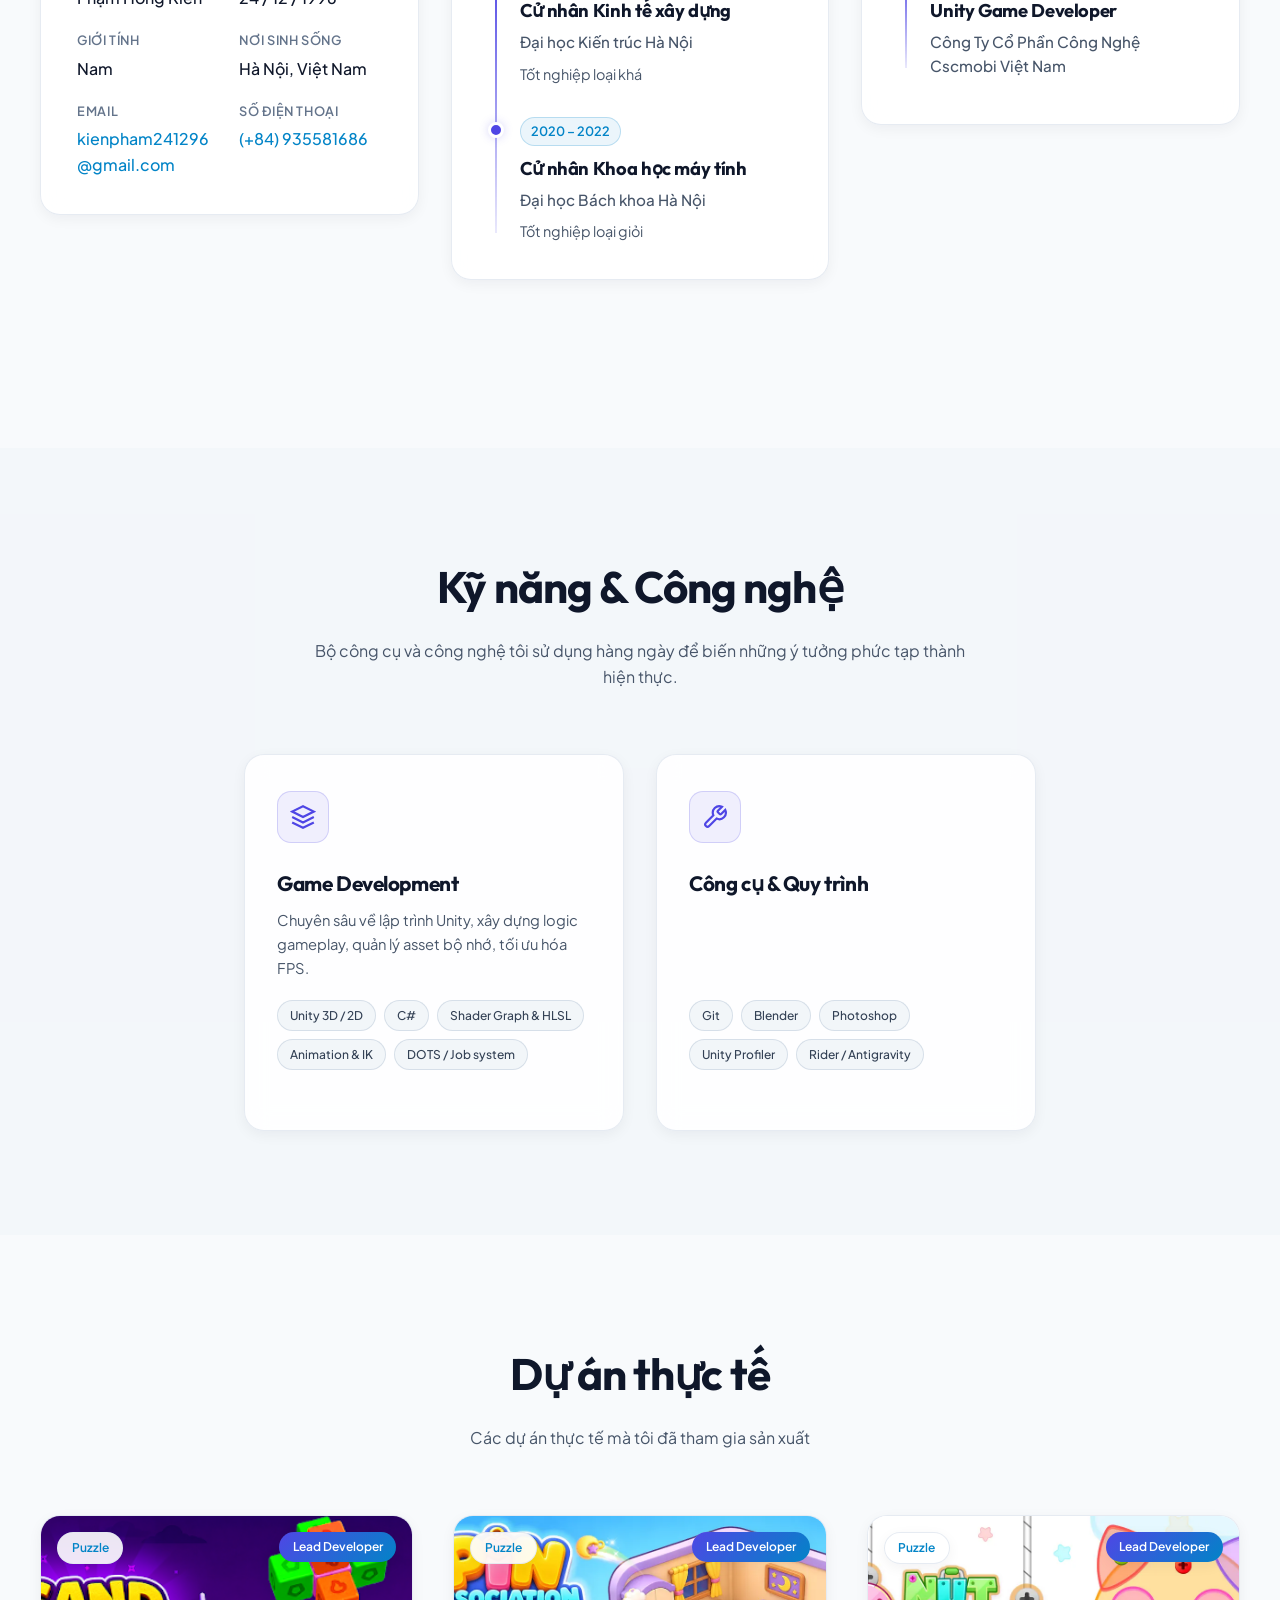
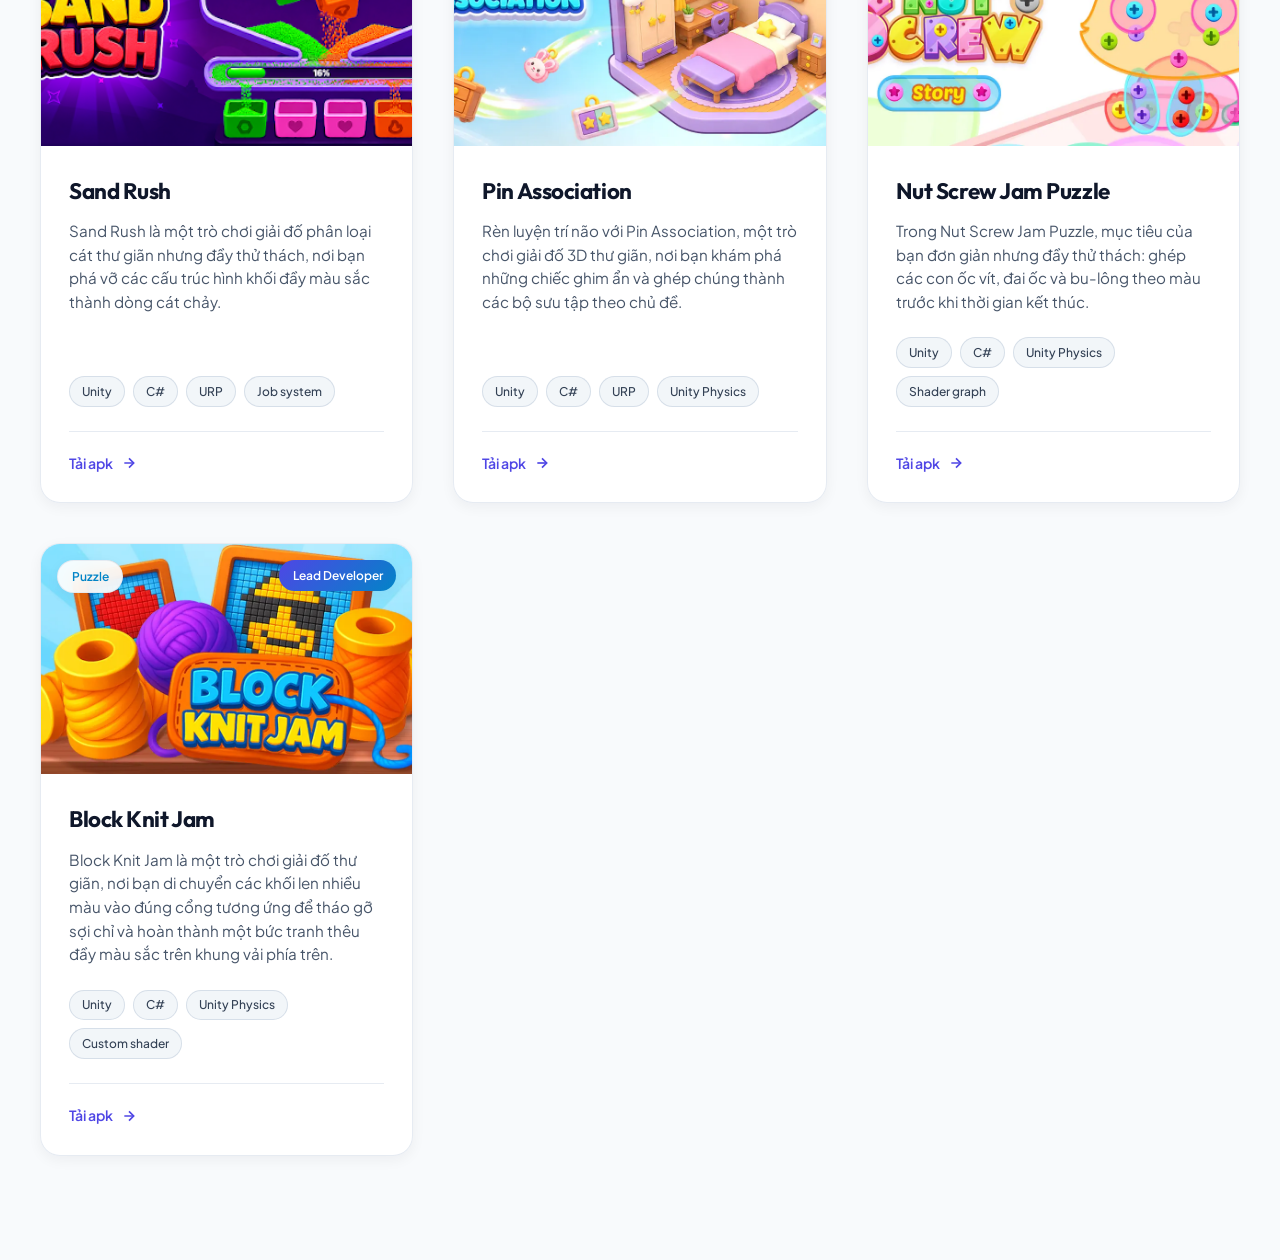
==== commit 69928e00: "seperate color" ====
--- a/index.html
+++ b/index.html
@@ -16,6 +16,7 @@
     rel="stylesheet">
 
   <!-- External Stylesheet -->
+  <link rel="stylesheet" href="palette.css">
   <link rel="stylesheet" href="style.css">
 </head>
 
--- a/palette.css
+++ b/palette.css
@@ -0,0 +1,84 @@
+:root {
+  /* ==========================================================================
+     BẢNG MÀU CHỦ ĐẠO TOÀN TRANG (THEME COLOR PALETTE)
+     File này quản lý 100% màu sắc của website.
+     Để đổi tông màu (Sáng / Tối / Cyberpunk / Pastel...), chỉ cần chỉnh sửa tại đây!
+     ========================================================================== */
+
+  /* --- 1. MÀU NỀN TỔNG THỂ (Backgrounds) --- */
+  --bg-primary: #f8fafc;
+  --bg-secondary: #f1f5f9;
+  --bg-section-alt: rgba(241, 245, 249, 0.7);
+  --bg-card: rgba(255, 255, 255, 0.88);
+  --bg-card-hover: rgba(255, 255, 255, 0.98);
+  --bg-glass: rgba(255, 255, 255, 0.65);
+  --bg-cover-fallback: #e2e8f0;
+
+  /* --- 2. ĐƯỜNG VIỀN & PHÂN TÁCH (Borders) --- */
+  --border-glass: rgba(226, 232, 240, 0.85);
+  --border-accent: rgba(79, 70, 229, 0.3);
+  --border-strong: #cbd5e1;
+
+  /* --- 3. ĐIỂM NHẤN CÔNG NGHỆ (Vibrant Accents & Gradients) --- */
+  --accent-primary: #4f46e5;
+  --accent-secondary: #0284c7;
+  --accent-tertiary: #db2777;
+  --accent-gradient: linear-gradient(135deg, #4f46e5 0%, #0284c7 100%);
+  --accent-glow: rgba(79, 70, 229, 0.22);
+
+  /* --- 4. HÀO QUANG NỀN (Ambient Pastel Glows) --- */
+  --glow-1: rgba(99, 102, 241, 0.14);
+  --glow-2: rgba(2, 132, 199, 0.12);
+  --glow-3: rgba(219, 39, 119, 0.1);
+
+  /* --- 5. MÀU CHỮ & VĂN BẢN (Typography) --- */
+  --text-primary: #0f172a;
+  --text-secondary: #475569;
+  --text-muted: #64748b;
+  --text-inverse: #ffffff;
+
+  /* --- 6. SHADOWS & HIỆU ỨNG KHỐI 3D (Shadows) --- */
+  --shadow-sm: 0 4px 14px rgba(15, 23, 42, 0.05);
+  --shadow-md: 0 10px 25px -4px rgba(15, 23, 42, 0.08);
+  --shadow-lg: 0 20px 40px -8px rgba(15, 23, 42, 0.12);
+  --shadow-card-hover: 0 20px 40px -6px rgba(15, 23, 42, 0.12);
+  --shadow-accent-glow: 0 8px 24px rgba(79, 70, 229, 0.28);
+  --shadow-portrait: 0 24px 50px rgba(15, 23, 42, 0.14);
+
+  /* --- 7. THÀNH PHẦN GIAO DIỆN & HUY HIỆU (Components & Badges) --- */
+  --header-bg-scrolled: rgba(255, 255, 255, 0.88);
+  --badge-bg-subtle: rgba(79, 70, 229, 0.08);
+  --badge-border-subtle: rgba(79, 70, 229, 0.2);
+  --badge-text-subtle: #4338ca;
+  --badge-status-online: #16a34a;
+  --badge-category-bg: rgba(255, 255, 255, 0.9);
+
+  --pill-bg: rgba(241, 245, 249, 0.9);
+  --pill-border: rgba(203, 213, 225, 0.7);
+  --pill-text: #334155;
+
+  --tag-role-bg: rgba(2, 132, 199, 0.08);
+  --tag-role-border: rgba(2, 132, 199, 0.22);
+  --tag-role-text: #0284c7;
+
+  --portrait-frame-gradient: linear-gradient(135deg, rgba(255, 255, 255, 0.9) 0%, rgba(79, 70, 229, 0.25) 50%, rgba(2, 132, 199, 0.25) 100%);
+  --timeline-line-gradient: linear-gradient(180deg, var(--accent-primary) 0%, rgba(79, 70, 229, 0.12) 100%);
+
+  /* --- 8. HUY HIỆU NỔI KHUNG CHÂN DUNG (Portrait Badges) --- */
+  --portrait-badge-bg: rgba(255, 255, 255, 0.92);
+  --portrait-badge-shadow: 0 12px 30px rgba(15, 23, 42, 0.1);
+  --badge-icon-purple-bg: rgba(79, 70, 229, 0.1);
+  --badge-icon-purple-text: #4f46e5;
+  --badge-icon-cyan-bg: rgba(2, 132, 199, 0.1);
+  --badge-icon-cyan-text: #0284c7;
+
+  /* --- 9. MÀU CÁC BIỂU TƯỢNG PLAYSTATION DUALSENSE (Tự động đọc vào Canvas) --- */
+  --shape-cross: #0284c7;
+  --shape-cross-glow: rgba(2, 132, 199, 0.35);
+  --shape-circle: #e11d48;
+  --shape-circle-glow: rgba(225, 29, 72, 0.35);
+  --shape-triangle: #059669;
+  --shape-triangle-glow: rgba(5, 150, 105, 0.35);
+  --shape-square: #db2777;
+  --shape-square-glow: rgba(219, 39, 119, 0.35);
+}
--- a/style.css
+++ b/style.css
@@ -1,88 +1,7 @@
+@import url('palette.css');
+
 :root {
-  /* ==========================================================================
-     BẢNG MÀU CHỦ ĐẠO TOÀN TRANG (SINGLE SOURCE OF TRUTH)
-     Mọi thông số màu sắc của toàn bộ website được tập trung tại đây.
-     Để thay đổi theme (Sáng / Tối / Tone khác), chỉ cần điều chỉnh các biến dưới đây.
-     ========================================================================== */
-
-  /* --- 1. MÀU NỀN TỔNG THỂ (Tươi sáng, tinh tế, sạch sẽ) --- */
-  --bg-primary: #f8fafc;
-  --bg-secondary: #f1f5f9;
-  --bg-section-alt: rgba(241, 245, 249, 0.7);
-  --bg-card: rgba(255, 255, 255, 0.88);
-  --bg-card-hover: rgba(255, 255, 255, 0.98);
-  --bg-glass: rgba(255, 255, 255, 0.65);
-  --bg-cover-fallback: #e2e8f0;
-
-  /* --- 2. VIỀN KÍNH & PHÂN TÁCH (Subtle Glass Borders) --- */
-  --border-glass: rgba(226, 232, 240, 0.85);
-  --border-accent: rgba(79, 70, 229, 0.3);
-  --border-strong: #cbd5e1;
-
-  /* --- 3. ĐIỂM NHẤN CÔNG NGHỆ (Vibrant Accents & Gradients) --- */
-  --accent-primary: #4f46e5;
-  --accent-secondary: #0284c7;
-  --accent-tertiary: #db2777;
-  --accent-gradient: linear-gradient(135deg, #4f46e5 0%, #0284c7 100%);
-  --accent-glow: rgba(79, 70, 229, 0.22);
-
-  /* --- 4. HÀO QUANG NỀN (Ambient Pastel Glows) --- */
-  --glow-1: rgba(99, 102, 241, 0.14);
-  --glow-2: rgba(2, 132, 199, 0.12);
-  --glow-3: rgba(219, 39, 119, 0.1);
-
-  /* --- 5. MÀU CHỮ & NỘI DUNG (Tương phản cao, dễ đọc) --- */
-  --text-primary: #0f172a;
-  --text-secondary: #475569;
-  --text-muted: #64748b;
-  --text-inverse: #ffffff;
-
-  /* --- 6. SHADOWS & CHIỀU SÂU 3D (Soft Ambient Shadows) --- */
-  --shadow-sm: 0 4px 14px rgba(15, 23, 42, 0.05);
-  --shadow-md: 0 10px 25px -4px rgba(15, 23, 42, 0.08);
-  --shadow-lg: 0 20px 40px -8px rgba(15, 23, 42, 0.12);
-  --shadow-card-hover: 0 20px 40px -6px rgba(15, 23, 42, 0.12);
-  --shadow-accent-glow: 0 8px 24px rgba(79, 70, 229, 0.28);
-  --shadow-portrait: 0 24px 50px rgba(15, 23, 42, 0.14);
-
-  /* --- 7. THÀNH PHẦN GIAO DIỆN & HUY HIỆU (Components & Badges) --- */
-  --header-bg-scrolled: rgba(255, 255, 255, 0.88);
-  --badge-bg-subtle: rgba(79, 70, 229, 0.08);
-  --badge-border-subtle: rgba(79, 70, 229, 0.2);
-  --badge-text-subtle: #4338ca;
-  --badge-status-online: #16a34a;
-  
-  --pill-bg: rgba(241, 245, 249, 0.9);
-  --pill-border: rgba(203, 213, 225, 0.7);
-  --pill-text: #334155;
-  
-  --tag-role-bg: rgba(2, 132, 199, 0.08);
-  --tag-role-border: rgba(2, 132, 199, 0.22);
-  --tag-role-text: #0284c7;
-
-  --portrait-frame-gradient: linear-gradient(135deg, rgba(255, 255, 255, 0.9) 0%, rgba(79, 70, 229, 0.25) 50%, rgba(2, 132, 199, 0.25) 100%);
-  --timeline-line-gradient: linear-gradient(180deg, var(--accent-primary) 0%, rgba(79, 70, 229, 0.12) 100%);
-  --badge-category-bg: rgba(255, 255, 255, 0.9);
-
-  /* --- 8. HUY HIỆU NỔI KHUNG CHÂN DUNG (Portrait Badges) --- */
-  --portrait-badge-bg: rgba(255, 255, 255, 0.92);
-  --portrait-badge-shadow: 0 12px 30px rgba(15, 23, 42, 0.1);
-  --badge-icon-purple-bg: rgba(79, 70, 229, 0.1);
-  --badge-icon-purple-text: #4f46e5;
-  --badge-icon-cyan-bg: rgba(2, 132, 199, 0.1);
-  --badge-icon-cyan-text: #0284c7;
-
-  /* --- 9. MÀU CÁC BIỂU TƯỢNG PLAYSTATION DUALSENSE (Tự động đọc vào Canvas) --- */
-  --shape-cross: #0284c7;
-  --shape-cross-glow: rgba(2, 132, 199, 0.35);
-  --shape-circle: #e11d48;
-  --shape-circle-glow: rgba(225, 29, 72, 0.35);
-  --shape-triangle: #059669;
-  --shape-triangle-glow: rgba(5, 150, 105, 0.35);
-  --shape-square: #db2777;
-  --shape-square-glow: rgba(219, 39, 119, 0.35);
-
-  /* --- 10. BO GÓC & CHUYỂN ĐỘNG (Radius & Transitions) --- */
+  /* --- BO GÓC & CHUYỂN ĐỘNG (Radius & Transitions) --- */
   --radius-sm: 8px;
   --radius-md: 14px;
   --radius-lg: 20px;
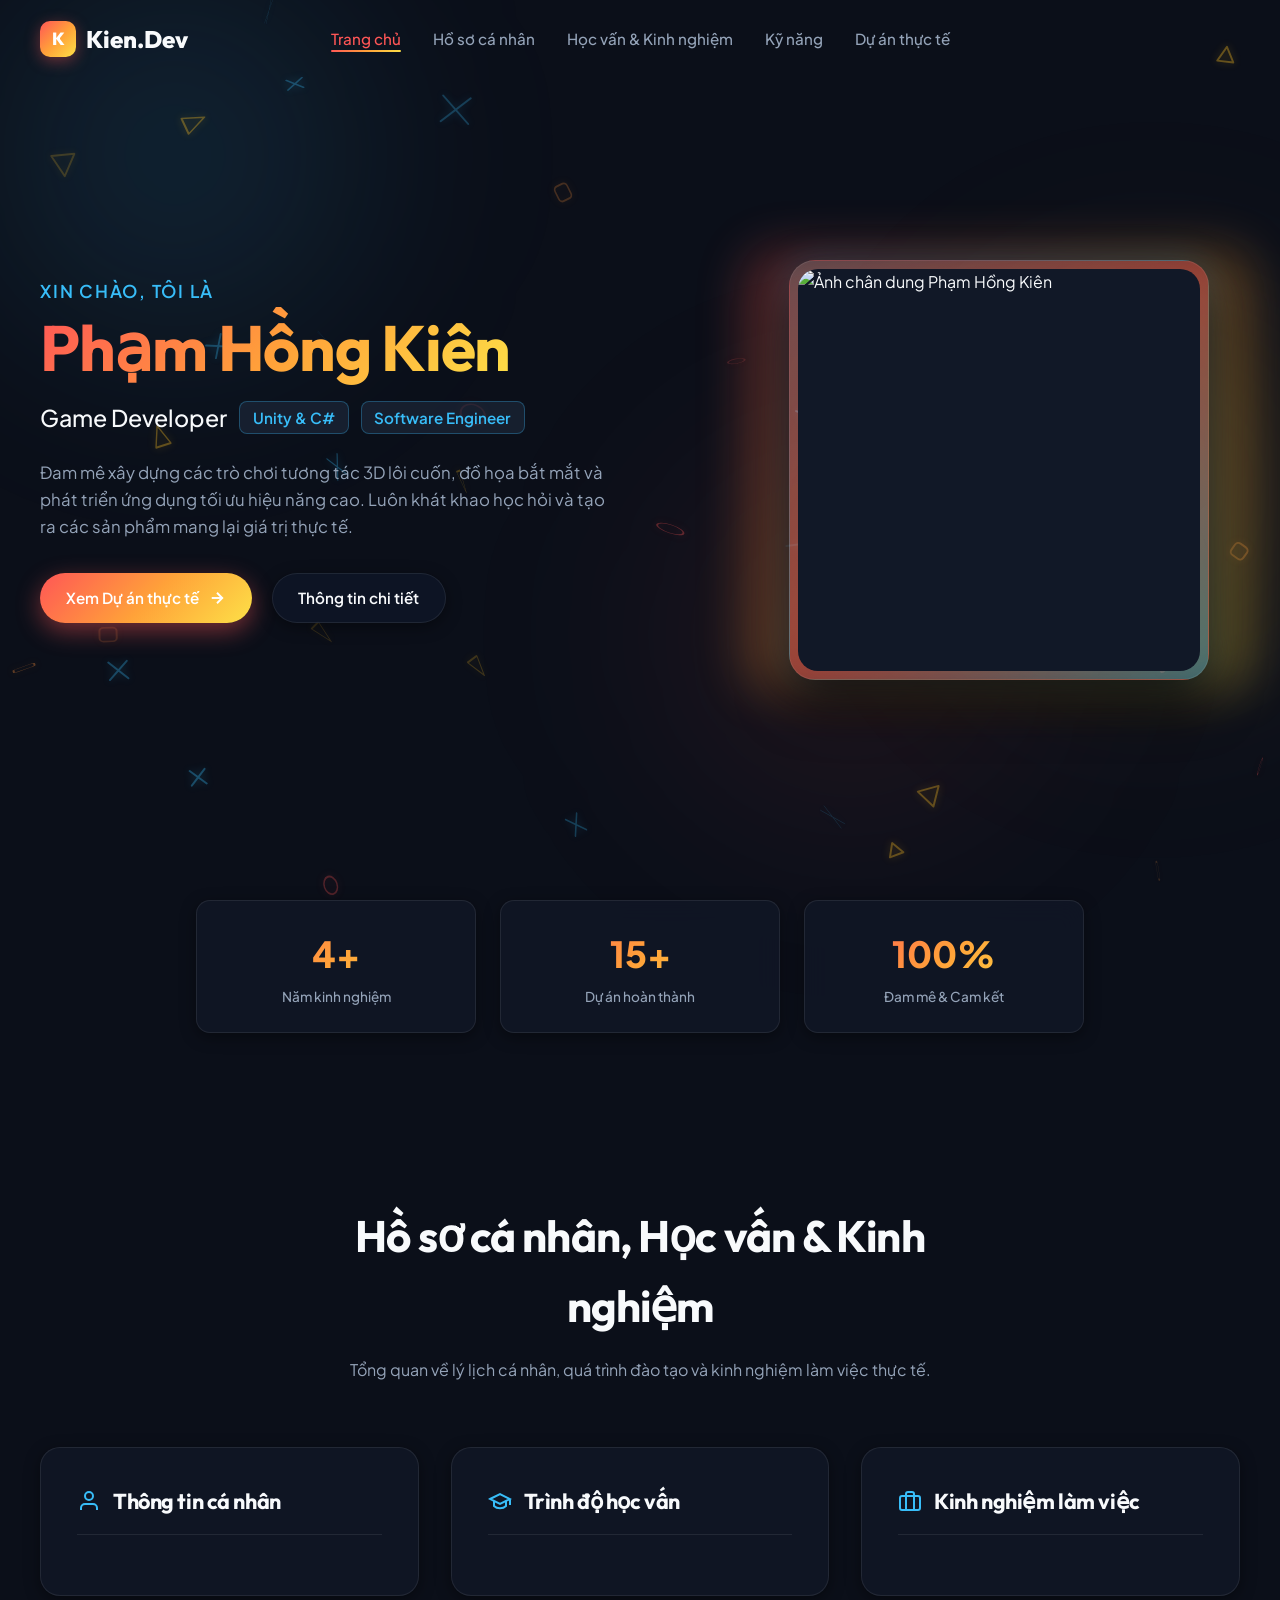
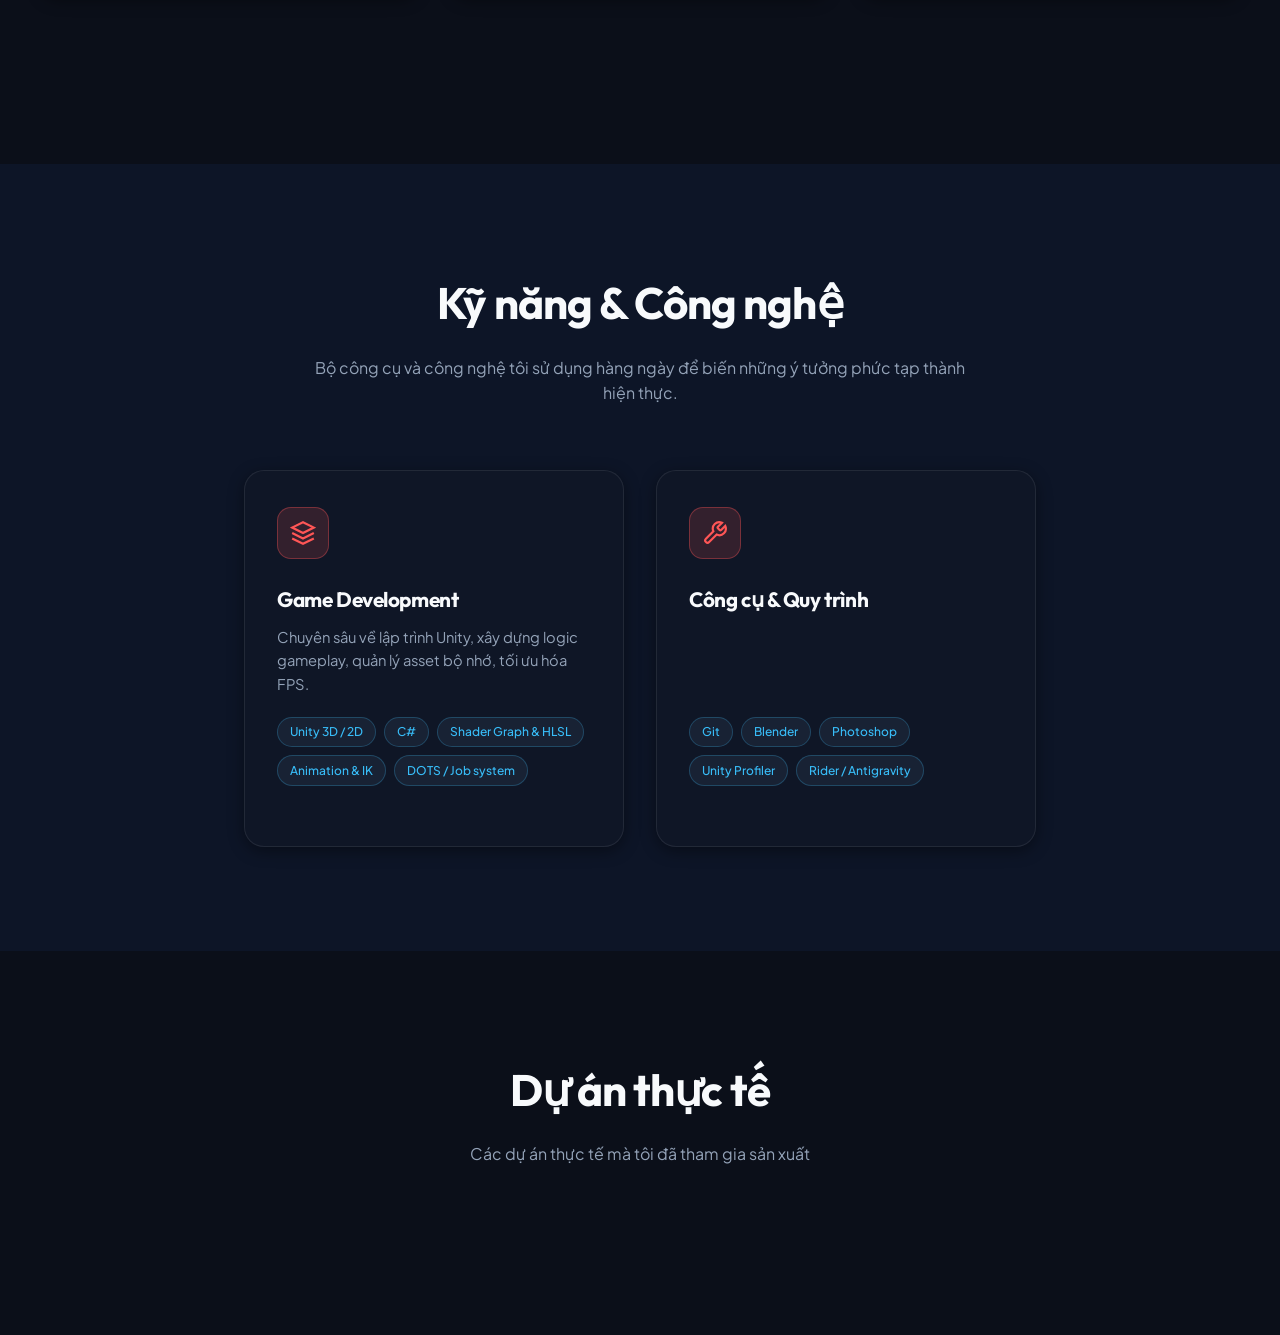
==== commit 50b38179: "change data source" ====
--- a/index.html
+++ b/index.html
@@ -227,16 +227,42 @@
       </div>
 
       <div class="projects-grid" id="projects-container">
-        <!-- Dữ liệu các Dự án thực tế được nạp động từ file assets/data.js -->
-      </div>
-    </div>
-  </section>
-
-
-
-  <!-- External Data & Script -->
-  <script src="assets/data.js"></script>
+        <!-- Dữ liệu các Dự án thực tế được nạp động từ Firebase Realtime Database -->
+      </div>
+    </div>
+  </section>
+
+  <!-- Main Script -->
   <script src="script.js"></script>
+
+  <!-- Firebase Realtime Database Integration -->
+  <script type="module">
+    import { initializeApp } from "https://www.gstatic.com/firebasejs/12.19.0/firebase-app.js";
+    import { getDatabase, ref, onValue } from "https://www.gstatic.com/firebasejs/12.19.0/firebase-database.js";
+
+    // Cấu hình Firebase Realtime Database
+    const firebaseConfig = {
+      apiKey: "AIzaSyBk64HPKFqLEv2Zd5IS_cfpAkvsjThtm44",
+      authDomain: "portfolio-7f9df.firebaseapp.com",
+      databaseURL: "https://portfolio-7f9df-default-rtdb.asia-southeast1.firebasedatabase.app",
+      projectId: "portfolio-7f9df",
+      storageBucket: "portfolio-7f9df.firebasestorage.app",
+      messagingSenderId: "891003069826",
+      appId: "1:891003069826:web:11ed0ddd07700ded745b9b"
+    };
+
+    // Khởi tạo Firebase App & Realtime Database
+    const app = initializeApp(firebaseConfig);
+    const db = getDatabase(app);
+    const dataRef = ref(db, '/');
+
+    // Lắng nghe dữ liệu theo thời gian thực (Realtime updates)
+    onValue(dataRef, (snapshot) => {
+      const data = snapshot.val();
+      if (data && typeof window.loadPortfolioData === 'function')
+        window.loadPortfolioData(data);
+    });
+  </script>
 </body>
 
 </html>
--- a/palette.css
+++ b/palette.css
@@ -1,84 +1,89 @@
 :root {
   /* ==========================================================================
-     BẢNG MÀU CHỦ ĐẠO TOÀN TRANG (THEME COLOR PALETTE)
-     File này quản lý 100% màu sắc của website.
-     Để đổi tông màu (Sáng / Tối / Cyberpunk / Pastel...), chỉ cần chỉnh sửa tại đây!
+     BẢNG MÀU CHỦ ĐẠO TOÀN TRANG (DARK THEME - MIDNIGHT CYBER & NEON SUNSET)
+     Màu nền chủ đạo: Tone Đen/Xanh đêm vũ trụ (Midnight Obsidian), chiều sâu huyền bí.
+     Bộ màu kết hợp điểm nhấn Gaming & Công nghệ:
+     - Cyber Cyan: rgb(56, 189, 248) / #38bdf8 (Công nghệ sắc nét, hiện đại)
+     - Neon Lemon Yellow: rgb(253, 224, 71) / #fde047 (Rực rỡ, năng động)
+     - Warm Sunset Orange: rgb(255, 162, 57) / #ffa239 (Hoàng hôn ấm áp, cuốn hút)
+     - Vivid Coral Red: rgb(255, 86, 86) / #ff5656 (Điểm nhấn đam mê, quyết liệt)
      ========================================================================== */
 
-  /* --- 1. MÀU NỀN TỔNG THỂ (Backgrounds) --- */
-  --bg-primary: #f8fafc;
-  --bg-secondary: #f1f5f9;
-  --bg-section-alt: rgba(241, 245, 249, 0.7);
-  --bg-card: rgba(255, 255, 255, 0.88);
-  --bg-card-hover: rgba(255, 255, 255, 0.98);
-  --bg-glass: rgba(255, 255, 255, 0.65);
-  --bg-cover-fallback: #e2e8f0;
+  /* --- 1. MÀU NỀN TỔNG THỂ (Dark Theme - Chiều sâu không gian & Glassmorphism) --- */
+  --bg-primary: #0b0f19;
+  --bg-secondary: #111827;
+  --bg-section-alt: #0d1527;
+  --bg-card: rgba(17, 24, 39, 0.78);
+  --bg-card-hover: rgba(26, 36, 58, 0.9);
+  --bg-glass: rgba(15, 23, 42, 0.7);
+  --bg-cover-fallback: #1e293b;
 
   /* --- 2. ĐƯỜNG VIỀN & PHÂN TÁCH (Borders) --- */
-  --border-glass: rgba(226, 232, 240, 0.85);
-  --border-accent: rgba(79, 70, 229, 0.3);
-  --border-strong: #cbd5e1;
+  --border-glass: rgba(255, 255, 255, 0.08);
+  --border-accent: rgba(255, 162, 57, 0.5);
+  --border-strong: rgba(56, 189, 248, 0.35);
 
   /* --- 3. ĐIỂM NHẤN CÔNG NGHỆ (Vibrant Accents & Gradients) --- */
-  --accent-primary: #4f46e5;
-  --accent-secondary: #0284c7;
-  --accent-tertiary: #db2777;
-  --accent-gradient: linear-gradient(135deg, #4f46e5 0%, #0284c7 100%);
-  --accent-glow: rgba(79, 70, 229, 0.22);
+  --accent-primary: #ff5656;
+  --accent-secondary: #38bdf8;
+  --accent-tertiary: #ffa239;
+  --accent-quaternary: #fde047;
+  --accent-gradient: linear-gradient(135deg, #ff5656 0%, #ffa239 52%, #fde047 100%);
+  --accent-glow: rgba(255, 86, 86, 0.4);
 
-  /* --- 4. HÀO QUANG NỀN (Ambient Pastel Glows) --- */
-  --glow-1: rgba(99, 102, 241, 0.14);
-  --glow-2: rgba(2, 132, 199, 0.12);
-  --glow-3: rgba(219, 39, 119, 0.1);
+  /* --- 4. HÀO QUANG NỀN (Ambient Glowing Orbs) --- */
+  --glow-1: rgba(56, 189, 248, 0.16);
+  --glow-2: rgba(255, 162, 57, 0.14);
+  --glow-3: rgba(255, 86, 86, 0.12);
 
-  /* --- 5. MÀU CHỮ & VĂN BẢN (Typography) --- */
-  --text-primary: #0f172a;
-  --text-secondary: #475569;
+  /* --- 5. MÀU CHỮ & VĂN BẢN (Typography - Độ tương phản cao trên nền tối) --- */
+  --text-primary: #f8fafc;
+  --text-secondary: #94a3b8;
   --text-muted: #64748b;
   --text-inverse: #ffffff;
 
-  /* --- 6. SHADOWS & HIỆU ỨNG KHỐI 3D (Shadows) --- */
-  --shadow-sm: 0 4px 14px rgba(15, 23, 42, 0.05);
-  --shadow-md: 0 10px 25px -4px rgba(15, 23, 42, 0.08);
-  --shadow-lg: 0 20px 40px -8px rgba(15, 23, 42, 0.12);
-  --shadow-card-hover: 0 20px 40px -6px rgba(15, 23, 42, 0.12);
-  --shadow-accent-glow: 0 8px 24px rgba(79, 70, 229, 0.28);
-  --shadow-portrait: 0 24px 50px rgba(15, 23, 42, 0.14);
+  /* --- 6. SHADOWS & HIỆU ỨNG KHỐI 3D (Shadows & Neon Glow) --- */
+  --shadow-sm: 0 4px 16px rgba(0, 0, 0, 0.4);
+  --shadow-md: 0 10px 28px -4px rgba(0, 0, 0, 0.55);
+  --shadow-lg: 0 20px 45px -8px rgba(0, 0, 0, 0.7);
+  --shadow-card-hover: 0 20px 40px -6px rgba(0, 0, 0, 0.8), 0 0 25px rgba(255, 162, 57, 0.18);
+  --shadow-accent-glow: 0 8px 24px rgba(255, 86, 86, 0.45);
+  --shadow-portrait: 0 24px 50px rgba(0, 0, 0, 0.7), 0 0 35px rgba(56, 189, 248, 0.2);
 
   /* --- 7. THÀNH PHẦN GIAO DIỆN & HUY HIỆU (Components & Badges) --- */
-  --header-bg-scrolled: rgba(255, 255, 255, 0.88);
-  --badge-bg-subtle: rgba(79, 70, 229, 0.08);
-  --badge-border-subtle: rgba(79, 70, 229, 0.2);
-  --badge-text-subtle: #4338ca;
-  --badge-status-online: #16a34a;
-  --badge-category-bg: rgba(255, 255, 255, 0.9);
+  --header-bg-scrolled: rgba(11, 15, 25, 0.85);
+  --badge-bg-subtle: rgba(255, 86, 86, 0.15);
+  --badge-border-subtle: rgba(255, 86, 86, 0.35);
+  --badge-text-subtle: #ff6b6b;
+  --badge-status-online: #22c55e;
+  --badge-category-bg: rgba(15, 23, 42, 0.85);
 
-  --pill-bg: rgba(241, 245, 249, 0.9);
-  --pill-border: rgba(203, 213, 225, 0.7);
-  --pill-text: #334155;
+  --pill-bg: rgba(30, 41, 59, 0.7);
+  --pill-border: rgba(56, 189, 248, 0.25);
+  --pill-text: #38bdf8;
 
-  --tag-role-bg: rgba(2, 132, 199, 0.08);
-  --tag-role-border: rgba(2, 132, 199, 0.22);
-  --tag-role-text: #0284c7;
+  --tag-role-bg: rgba(30, 41, 59, 0.65);
+  --tag-role-border: rgba(56, 189, 248, 0.3);
+  --tag-role-text: #38bdf8;
 
-  --portrait-frame-gradient: linear-gradient(135deg, rgba(255, 255, 255, 0.9) 0%, rgba(79, 70, 229, 0.25) 50%, rgba(2, 132, 199, 0.25) 100%);
-  --timeline-line-gradient: linear-gradient(180deg, var(--accent-primary) 0%, rgba(79, 70, 229, 0.12) 100%);
+  --portrait-frame-gradient: linear-gradient(135deg, rgba(255, 255, 255, 0.18) 0%, rgba(255, 86, 86, 0.4) 50%, rgba(56, 189, 248, 0.35) 100%);
+  --timeline-line-gradient: linear-gradient(180deg, #ff5656 0%, rgba(255, 162, 57, 0.3) 100%);
 
   /* --- 8. HUY HIỆU NỔI KHUNG CHÂN DUNG (Portrait Badges) --- */
-  --portrait-badge-bg: rgba(255, 255, 255, 0.92);
-  --portrait-badge-shadow: 0 12px 30px rgba(15, 23, 42, 0.1);
-  --badge-icon-purple-bg: rgba(79, 70, 229, 0.1);
-  --badge-icon-purple-text: #4f46e5;
-  --badge-icon-cyan-bg: rgba(2, 132, 199, 0.1);
-  --badge-icon-cyan-text: #0284c7;
+  --portrait-badge-bg: rgba(17, 24, 39, 0.9);
+  --portrait-badge-shadow: 0 12px 30px rgba(0, 0, 0, 0.6);
+  --badge-icon-purple-bg: rgba(255, 86, 86, 0.2);
+  --badge-icon-purple-text: #ff6b6b;
+  --badge-icon-cyan-bg: rgba(56, 189, 248, 0.2);
+  --badge-icon-cyan-text: #38bdf8;
 
   /* --- 9. MÀU CÁC BIỂU TƯỢNG PLAYSTATION DUALSENSE (Tự động đọc vào Canvas) --- */
-  --shape-cross: #0284c7;
-  --shape-cross-glow: rgba(2, 132, 199, 0.35);
-  --shape-circle: #e11d48;
-  --shape-circle-glow: rgba(225, 29, 72, 0.35);
-  --shape-triangle: #059669;
-  --shape-triangle-glow: rgba(5, 150, 105, 0.35);
-  --shape-square: #db2777;
-  --shape-square-glow: rgba(219, 39, 119, 0.35);
+  --shape-cross: #38bdf8;
+  --shape-cross-glow: rgba(56, 189, 248, 0.7);
+  --shape-circle: #ff5656;
+  --shape-circle-glow: rgba(255, 86, 86, 0.65);
+  --shape-triangle: #fbbf24;
+  --shape-triangle-glow: rgba(251, 191, 36, 0.7);
+  --shape-square: #fb923c;
+  --shape-square-glow: rgba(251, 146, 60, 0.65);
 }
--- a/style.css
+++ b/style.css
@@ -28,7 +28,7 @@
   font-family: 'Plus Jakarta Sans', sans-serif;
   line-height: 1.6;
   overflow-x: hidden;
-  position: relative;
+  position: relative; 
 }
 
 h1,
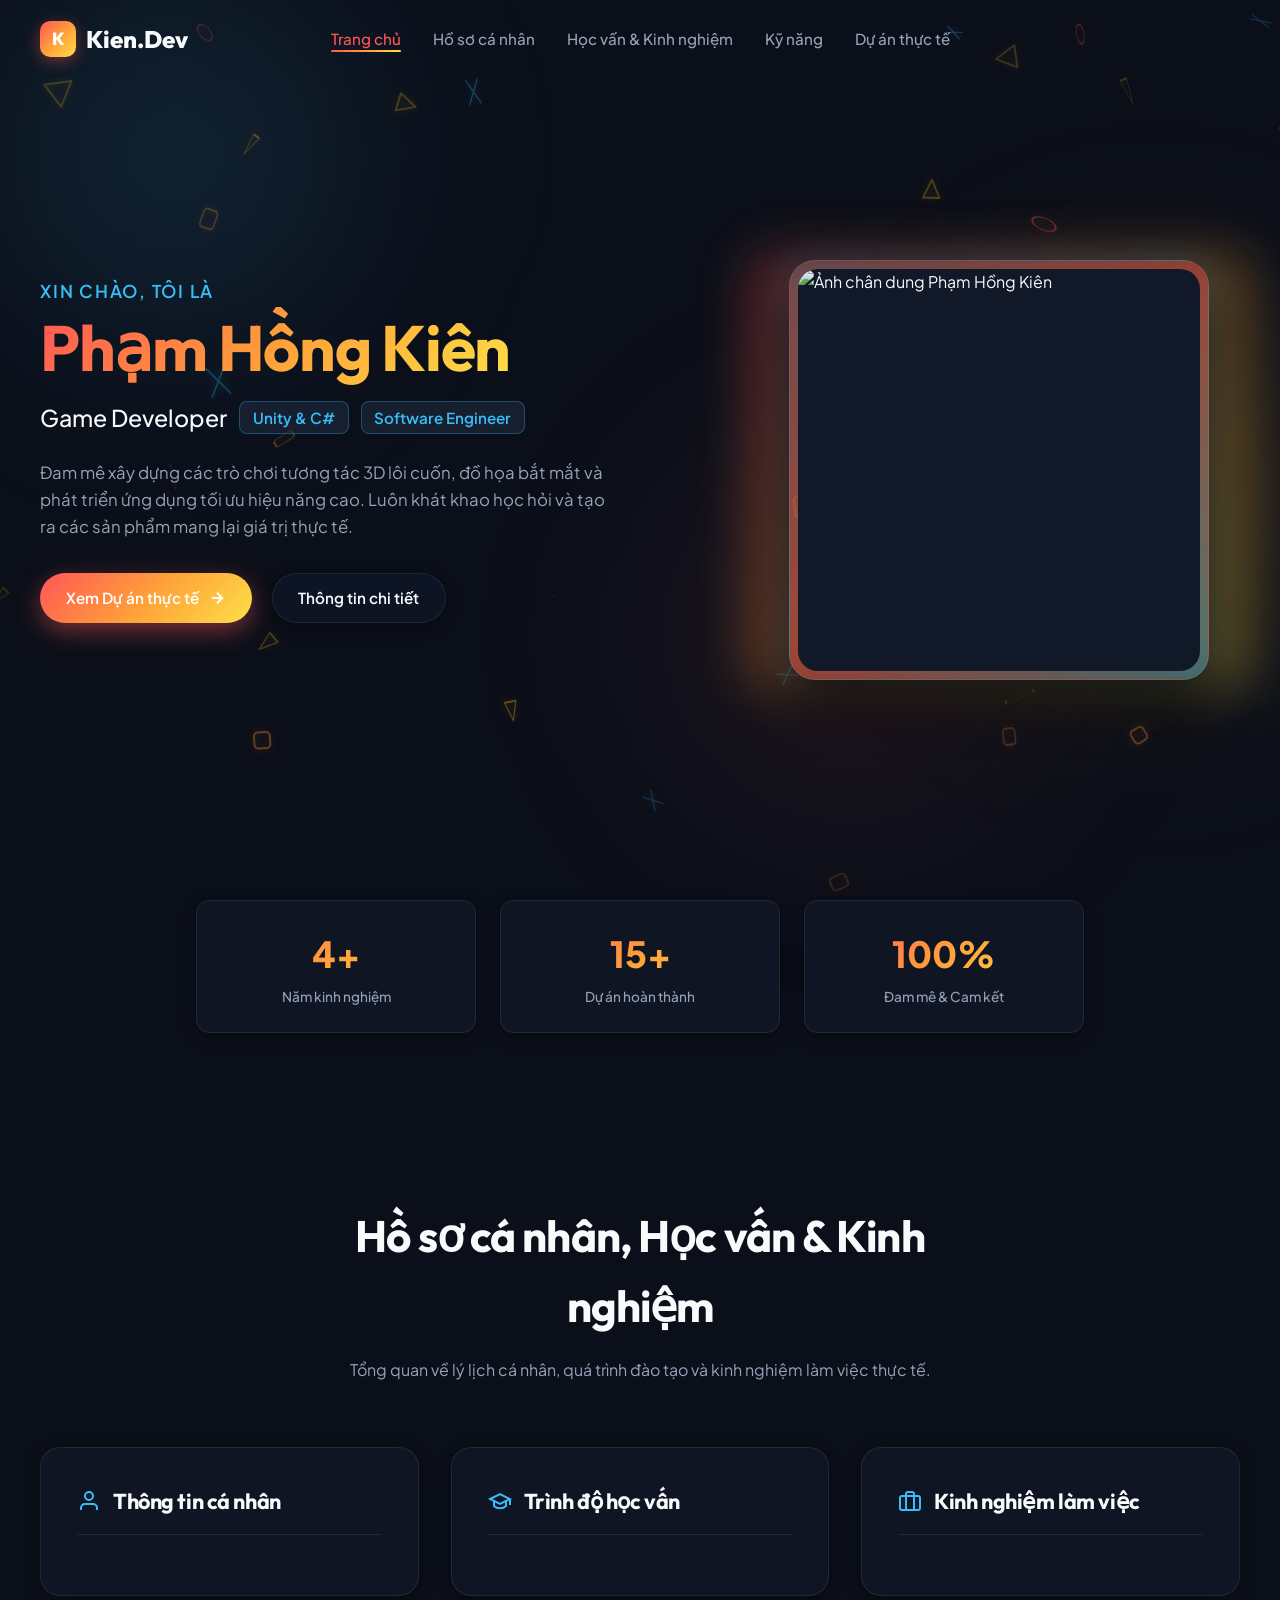
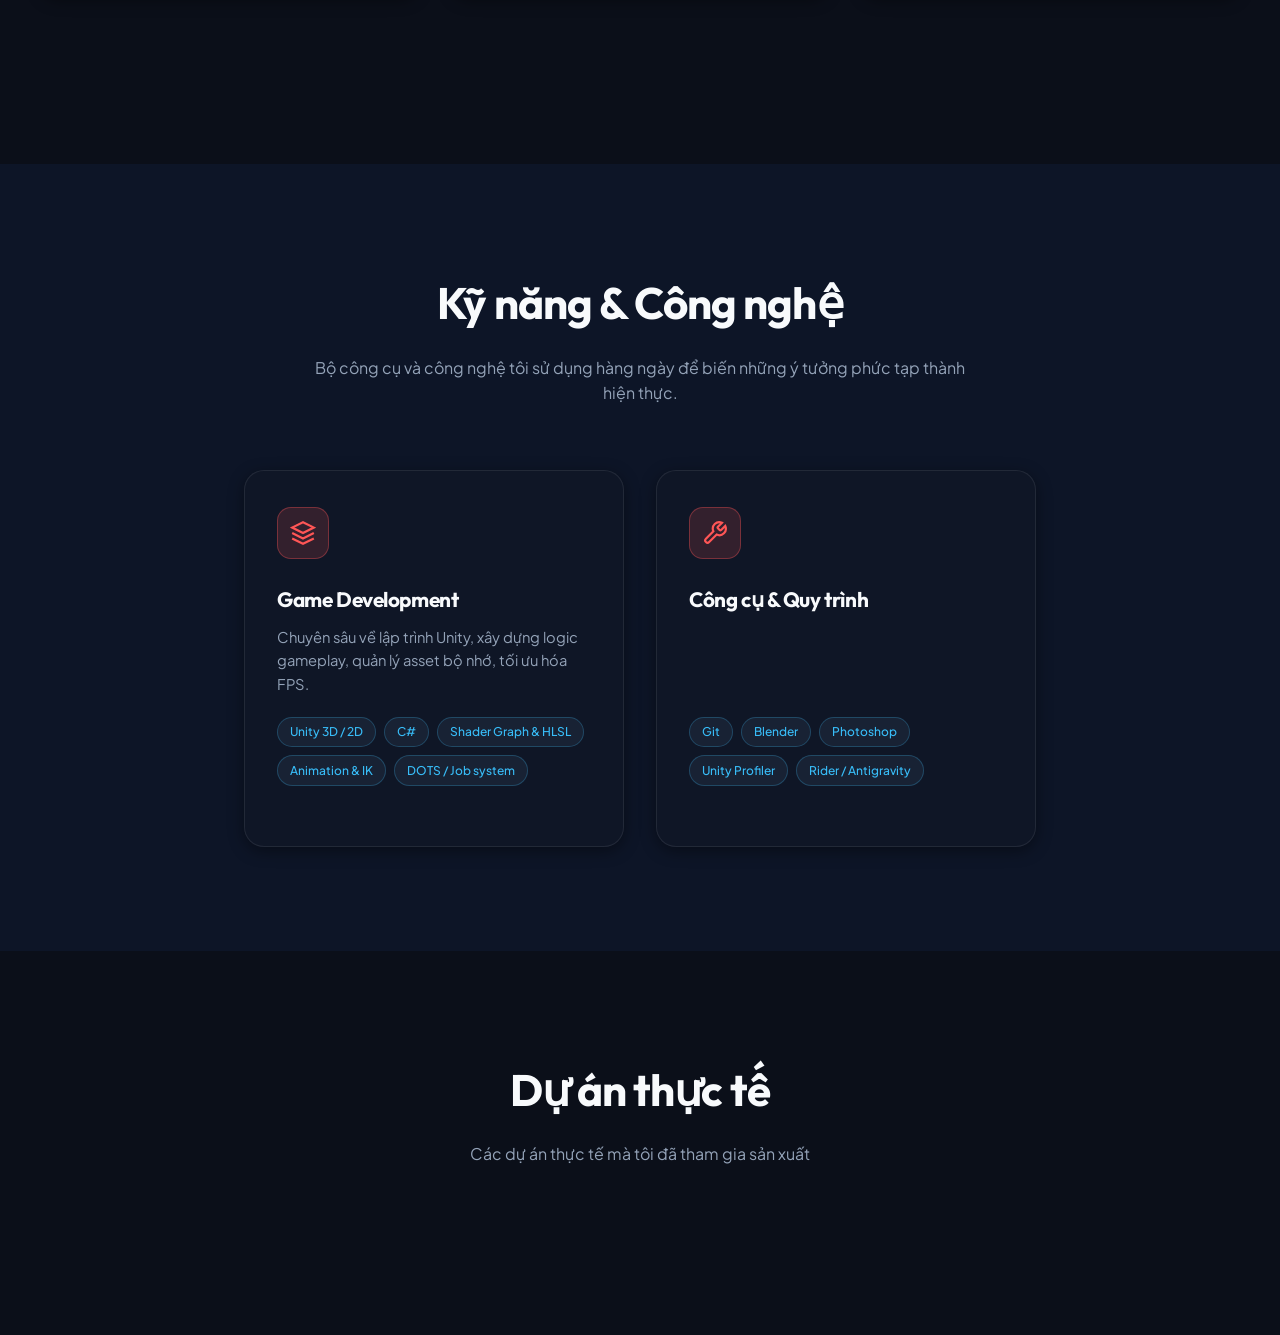
==== commit 7ccb689e: "modify data" ====
--- a/index.html
+++ b/index.html
@@ -85,7 +85,7 @@
         <div class="portrait-glow-ring"></div>
         <div class="portrait-frame">
           <img src="./assets/images/avatar.jpg" alt="Ảnh chân dung Phạm Hồng Kiên" class="portrait-img"
-            id="user-portrait">
+            id="user-portrait" referrerpolicy="no-referrer">
         </div>
       </div>
 
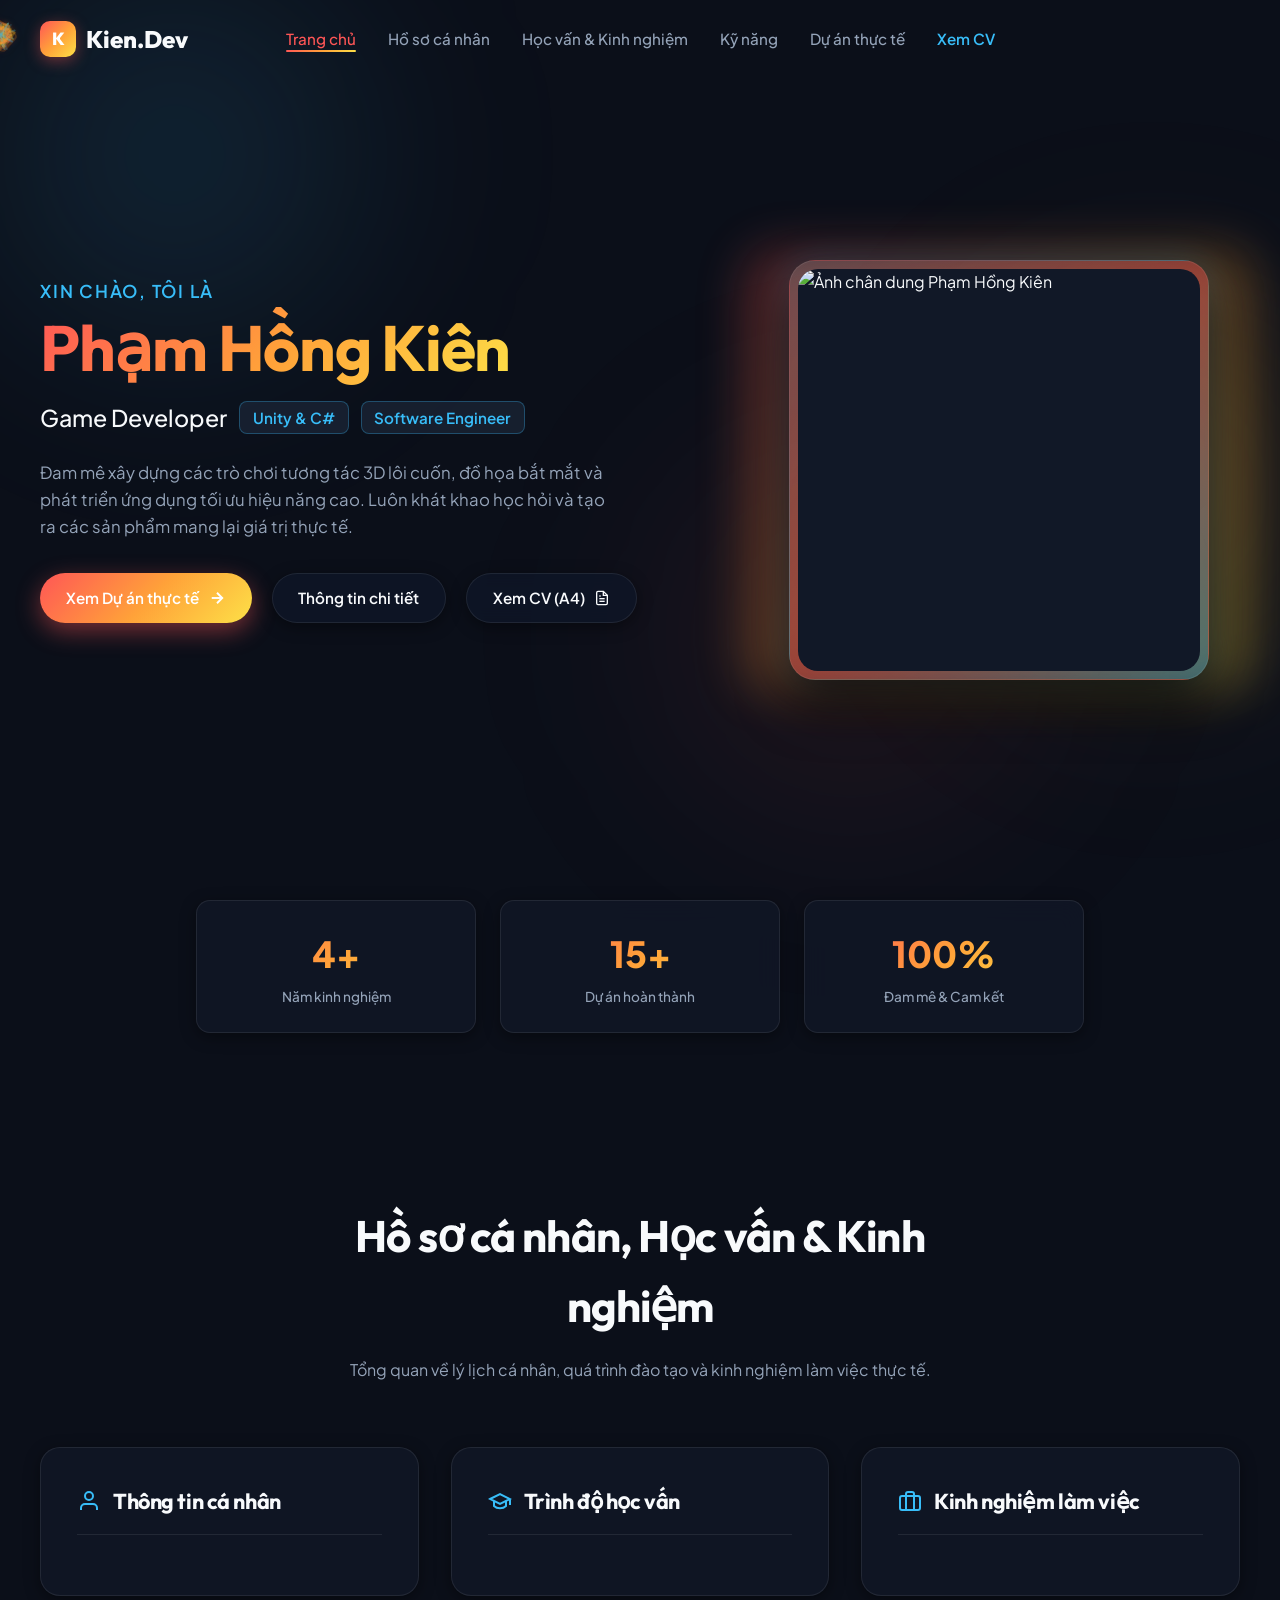
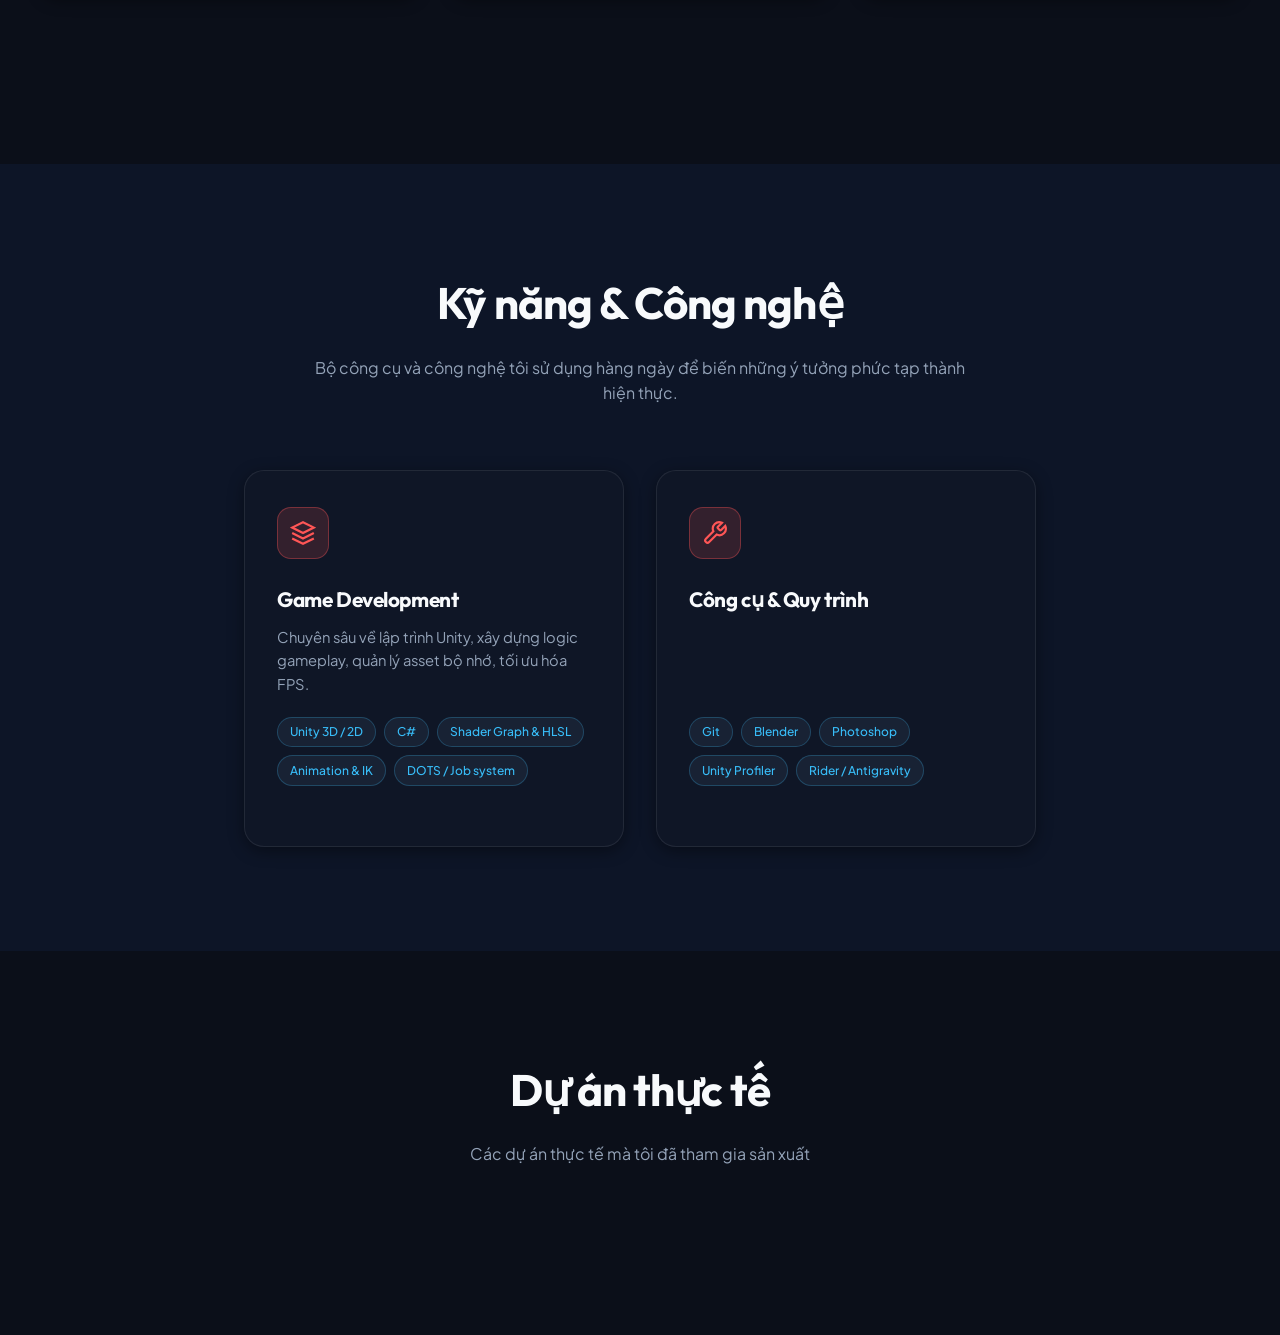
==== commit 53345f0f: "add cv" ====
--- a/index.html
+++ b/index.html
@@ -43,6 +43,7 @@
         <li><a href="#education-experience">Học vấn & Kinh nghiệm</a></li>
         <li><a href="#skills">Kỹ năng</a></li>
         <li><a href="#projects">Dự án thực tế</a></li>
+        <li><a href="cv.html" target="_blank" style="color: var(--accent-secondary); font-weight: 600;">Xem CV</a></li>
       </ul>
     </div>
   </header>
@@ -77,6 +78,16 @@
           <a href="#profile" class="btn btn-outline" id="btn-hero-profile">
             Thông tin chi tiết
           </a>
+          <a href="cv.html" class="btn btn-outline" target="_blank" id="btn-hero-cv" title="Mở bản CV 2 trang A4">
+            Xem CV (A4)
+            <svg width="16" height="16" viewBox="0 0 24 24" fill="none" stroke="currentColor" stroke-width="2">
+              <path d="M14 2H6a2 2 0 0 0-2 2v16a2 2 0 0 0 2 2h12a2 2 0 0 0 2-2V8z"></path>
+              <polyline points="14 2 14 8 20 8"></polyline>
+              <line x1="16" y1="13" x2="8" y2="13"></line>
+              <line x1="16" y1="17" x2="8" y2="17"></line>
+              <polyline points="10 9 9 9 8 9"></polyline>
+            </svg>
+          </a>
         </div>
       </div>
 
@@ -232,37 +243,8 @@
     </div>
   </section>
 
-  <!-- Main Script -->
+  <!-- Main Script (Bao gồm hiệu ứng và kết nối Firebase Realtime Database) -->
   <script src="script.js"></script>
-
-  <!-- Firebase Realtime Database Integration -->
-  <script type="module">
-    import { initializeApp } from "https://www.gstatic.com/firebasejs/12.19.0/firebase-app.js";
-    import { getDatabase, ref, onValue } from "https://www.gstatic.com/firebasejs/12.19.0/firebase-database.js";
-
-    // Cấu hình Firebase Realtime Database
-    const firebaseConfig = {
-      apiKey: "AIzaSyBk64HPKFqLEv2Zd5IS_cfpAkvsjThtm44",
-      authDomain: "portfolio-7f9df.firebaseapp.com",
-      databaseURL: "https://portfolio-7f9df-default-rtdb.asia-southeast1.firebasedatabase.app",
-      projectId: "portfolio-7f9df",
-      storageBucket: "portfolio-7f9df.firebasestorage.app",
-      messagingSenderId: "891003069826",
-      appId: "1:891003069826:web:11ed0ddd07700ded745b9b"
-    };
-
-    // Khởi tạo Firebase App & Realtime Database
-    const app = initializeApp(firebaseConfig);
-    const db = getDatabase(app);
-    const dataRef = ref(db, '/');
-
-    // Lắng nghe dữ liệu theo thời gian thực (Realtime updates)
-    onValue(dataRef, (snapshot) => {
-      const data = snapshot.val();
-      if (data && typeof window.loadPortfolioData === 'function')
-        window.loadPortfolioData(data);
-    });
-  </script>
 </body>
 
 </html>
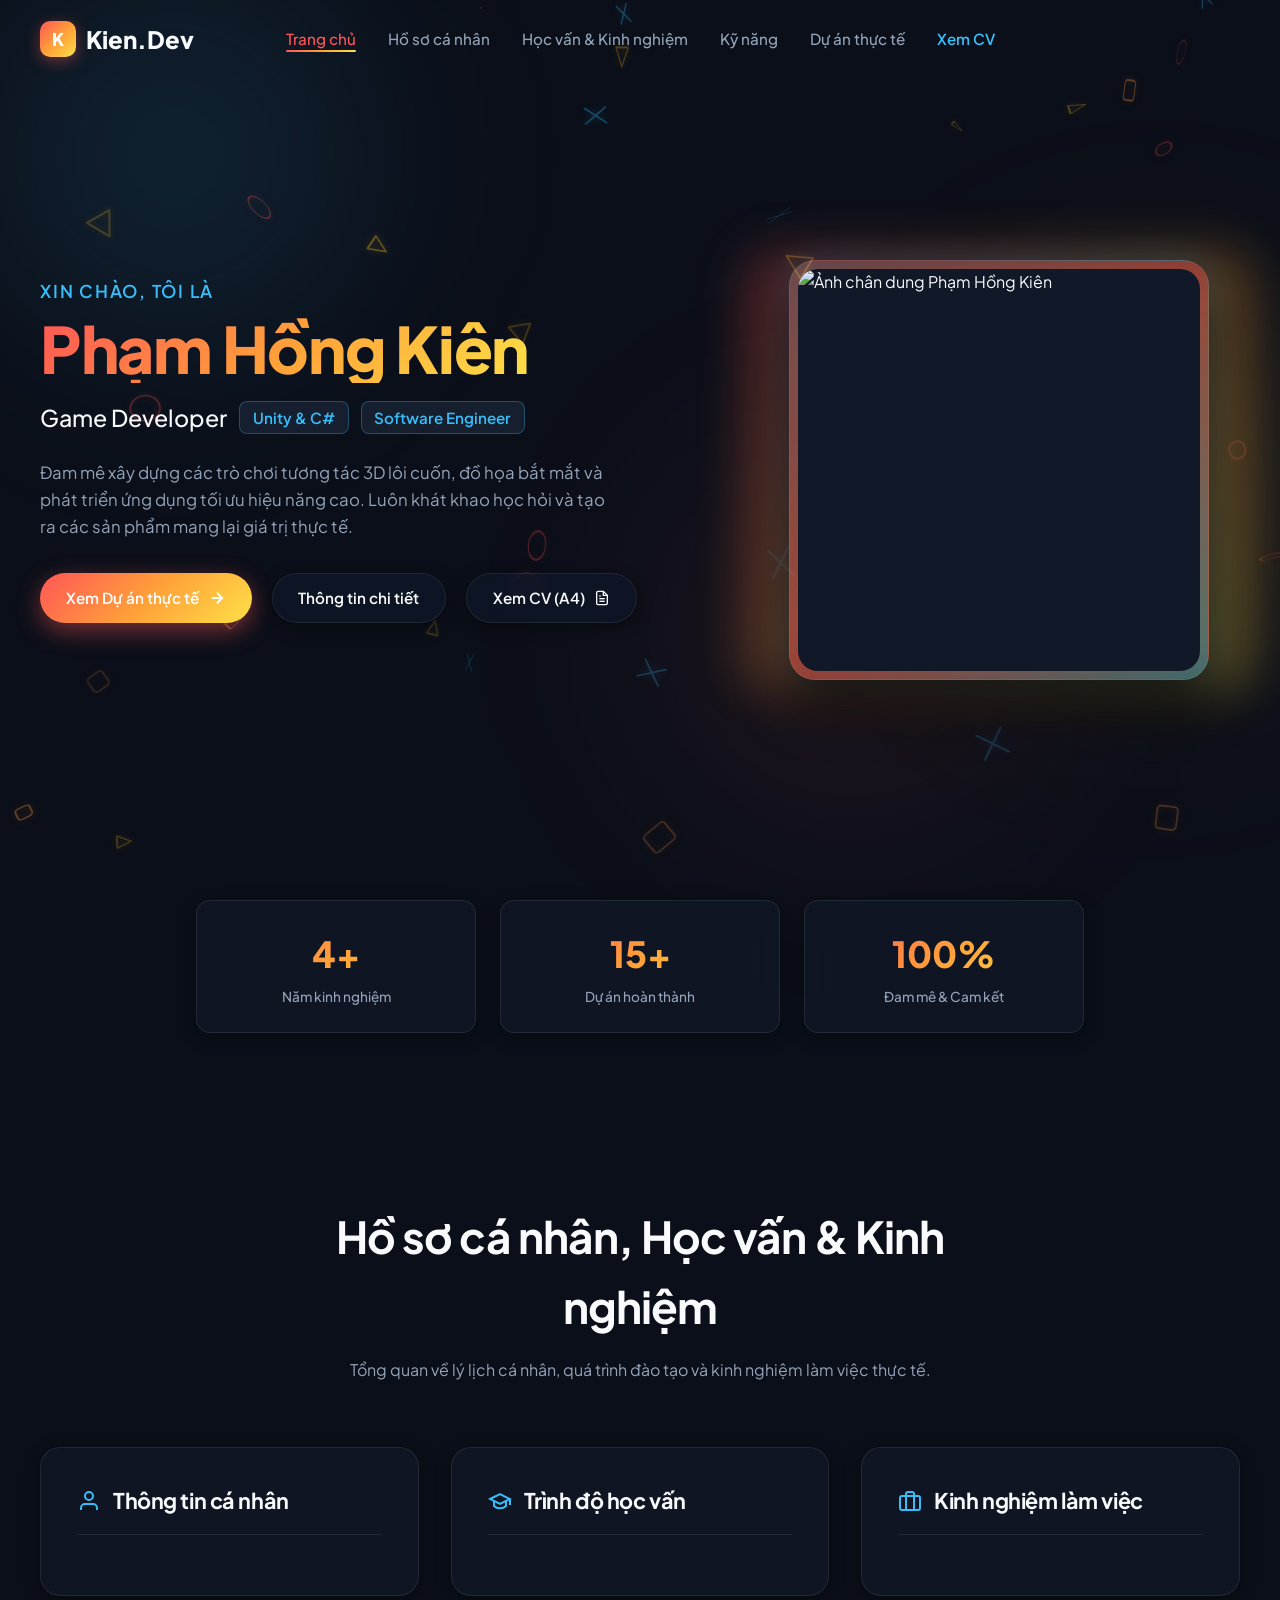
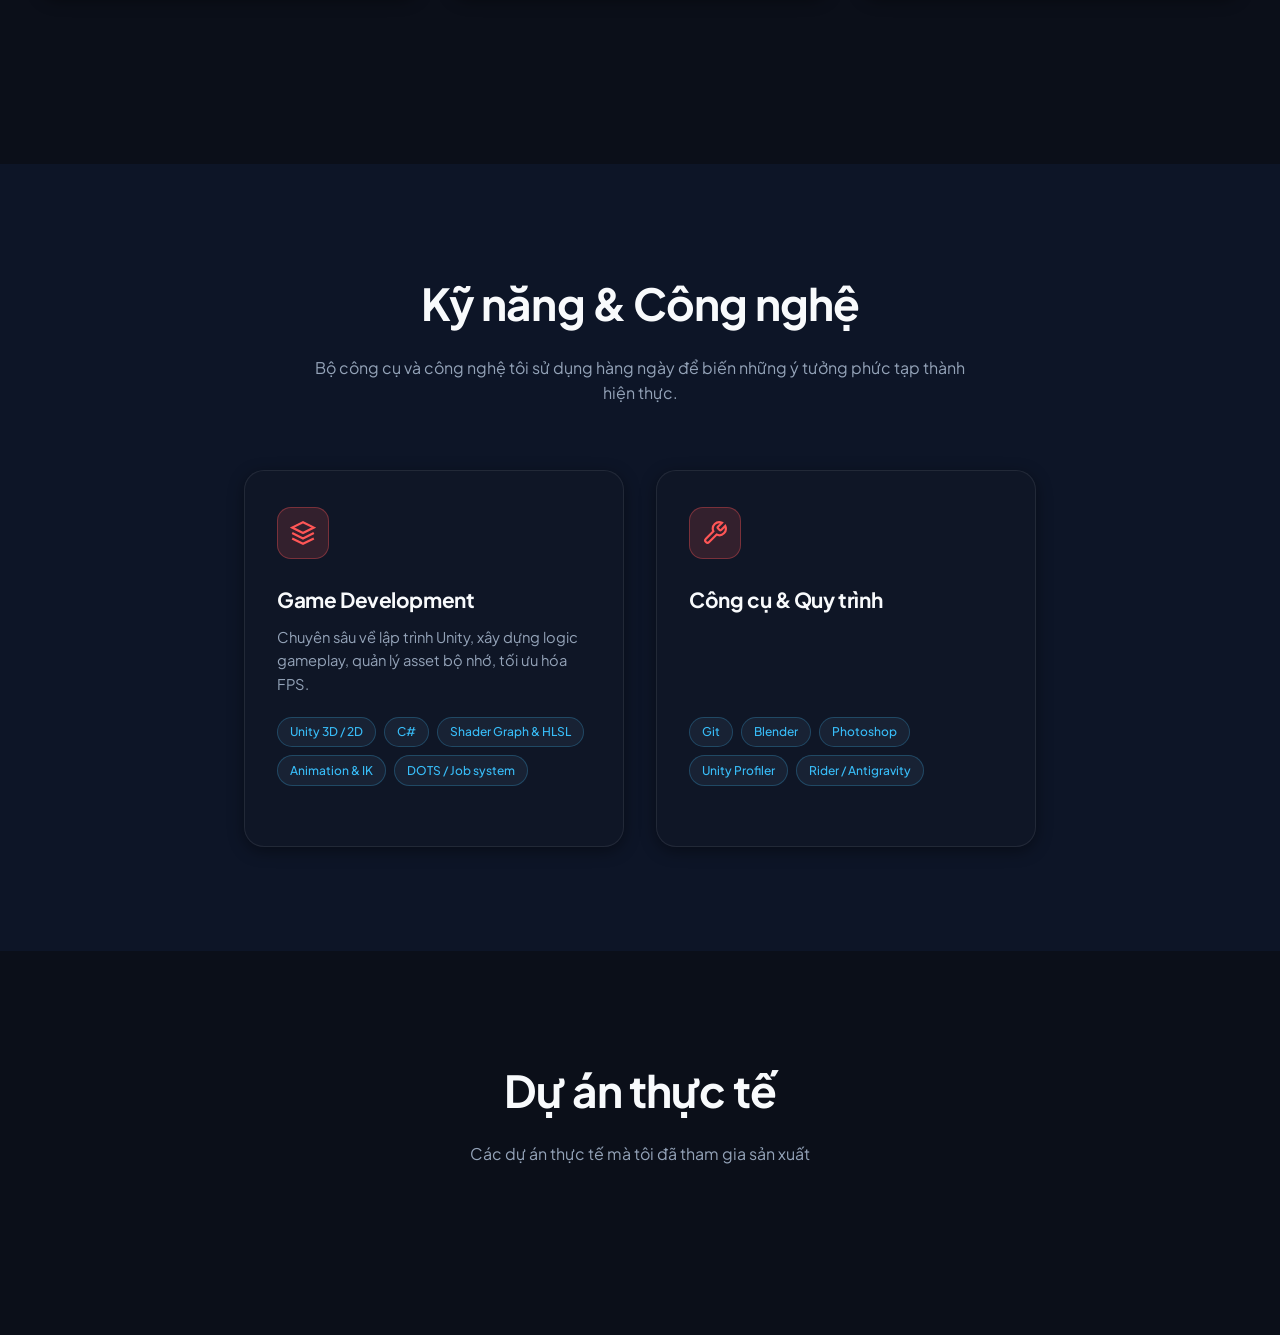
==== commit cacfa884: "fix font" ====
--- a/index.html
+++ b/index.html
@@ -12,7 +12,7 @@
   <link rel="preconnect" href="https://fonts.googleapis.com">
   <link rel="preconnect" href="https://fonts.gstatic.com" crossorigin>
   <link
-    href="https://fonts.googleapis.com/css2?family=Outfit:wght@300;400;500;600;700;800&family=Plus+Jakarta+Sans:wght@300;400;500;600;700&display=swap"
+    href="https://fonts.googleapis.com/css2?family=Outfit:wght@300;400;500;600;700;800&family=Plus+Jakarta+Sans:wght@300;400;500;600;700;800&display=swap"
     rel="stylesheet">
 
   <!-- External Stylesheet -->
--- a/palette.css
+++ b/palette.css
@@ -86,4 +86,32 @@
   --shape-triangle-glow: rgba(251, 191, 36, 0.7);
   --shape-square: #fb923c;
   --shape-square-glow: rgba(251, 146, 60, 0.65);
+
+  /* --- 10. BO GÓC & CHUYỂN ĐỘNG DÙNG CHUNG (Radius & Transitions) --- */
+  --radius-sm: 8px;
+  --radius-md: 14px;
+  --radius-lg: 20px;
+  --radius-full: 9999px;
+
+  --transition-fast: 0.2s cubic-bezier(0.4, 0, 0.2, 1);
+  --transition-smooth: 0.35s cubic-bezier(0.16, 1, 0.3, 1);
 }
+
+/* --- RESET & CHỮ GRADIENT DÙNG CHUNG TOÀN HỆ THỐNG --- */
+* {
+  box-sizing: border-box;
+  margin: 0;
+  padding: 0;
+}
+
+a {
+  color: inherit;
+  text-decoration: none;
+}
+
+.gradient-text {
+  background: var(--accent-gradient);
+  -webkit-background-clip: text;
+  -webkit-text-fill-color: transparent;
+  display: inline-block;
+}
--- a/style.css
+++ b/style.css
@@ -1,21 +1,4 @@
 @import url('palette.css');
-
-:root {
-  /* --- BO GÓC & CHUYỂN ĐỘNG (Radius & Transitions) --- */
-  --radius-sm: 8px;
-  --radius-md: 14px;
-  --radius-lg: 20px;
-  --radius-full: 9999px;
-
-  --transition-fast: 0.2s cubic-bezier(0.4, 0, 0.2, 1);
-  --transition-smooth: 0.35s cubic-bezier(0.16, 1, 0.3, 1);
-}
-
-* {
-  box-sizing: border-box;
-  margin: 0;
-  padding: 0;
-}
 
 html {
   scroll-behavior: smooth;
@@ -37,7 +20,7 @@
 h4,
 h5,
 h6 {
-  font-family: 'Outfit', sans-serif;
+  font-family: 'Plus Jakarta Sans', sans-serif;
   font-weight: 700;
   letter-spacing: -0.02em;
 }
@@ -99,7 +82,7 @@
 }
 
 .logo {
-  font-family: 'Outfit', sans-serif;
+  font-family: 'Plus Jakarta Sans', sans-serif;
   font-size: 1.5rem;
   font-weight: 800;
   text-decoration: none;
@@ -289,16 +272,12 @@
 }
 
 .hero-name {
+  font-family: 'Plus Jakarta Sans', sans-serif;
   font-size: clamp(2.5rem, 5vw, 4.2rem);
+  font-weight: 800;
   line-height: 1.1;
   margin-bottom: 1rem;
   color: var(--text-primary);
-}
-
-.gradient-text {
-  background: var(--accent-gradient);
-  -webkit-background-clip: text;
-  -webkit-text-fill-color: transparent;
 }
 
 .hero-role {
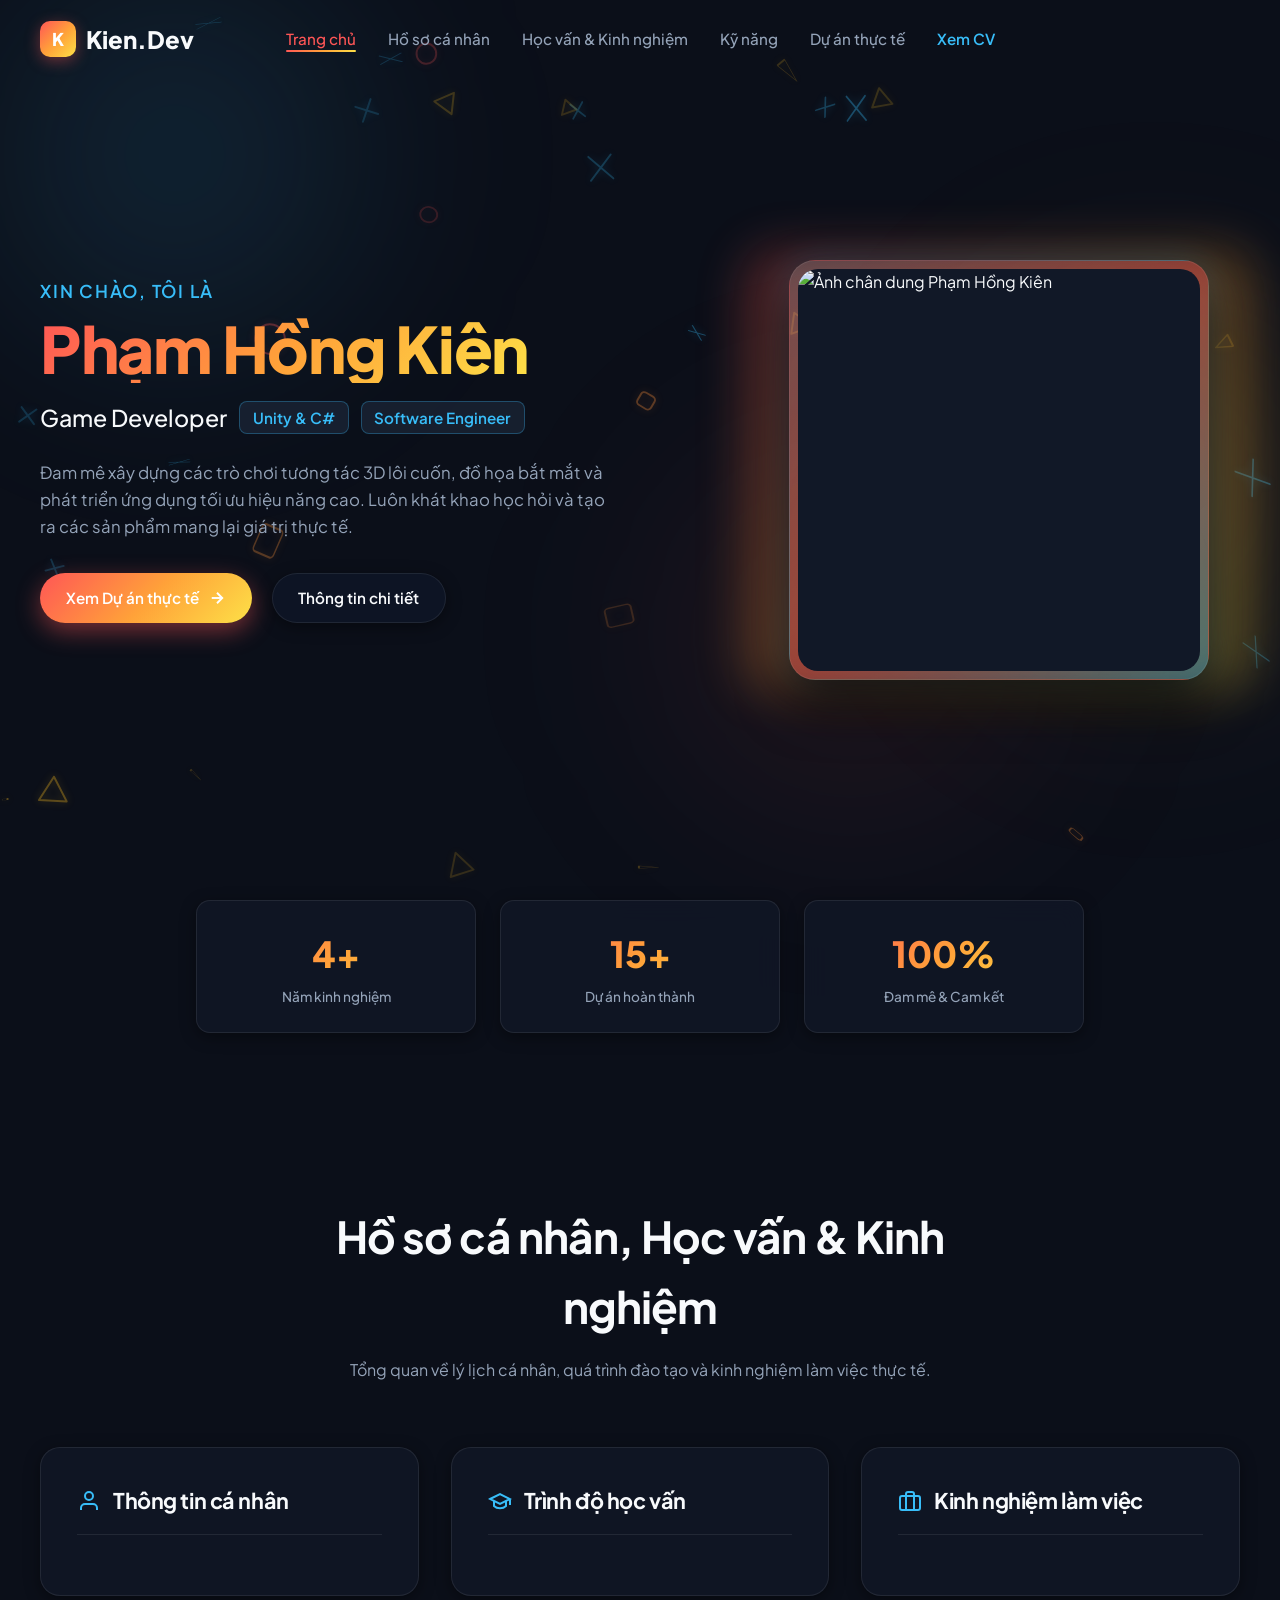
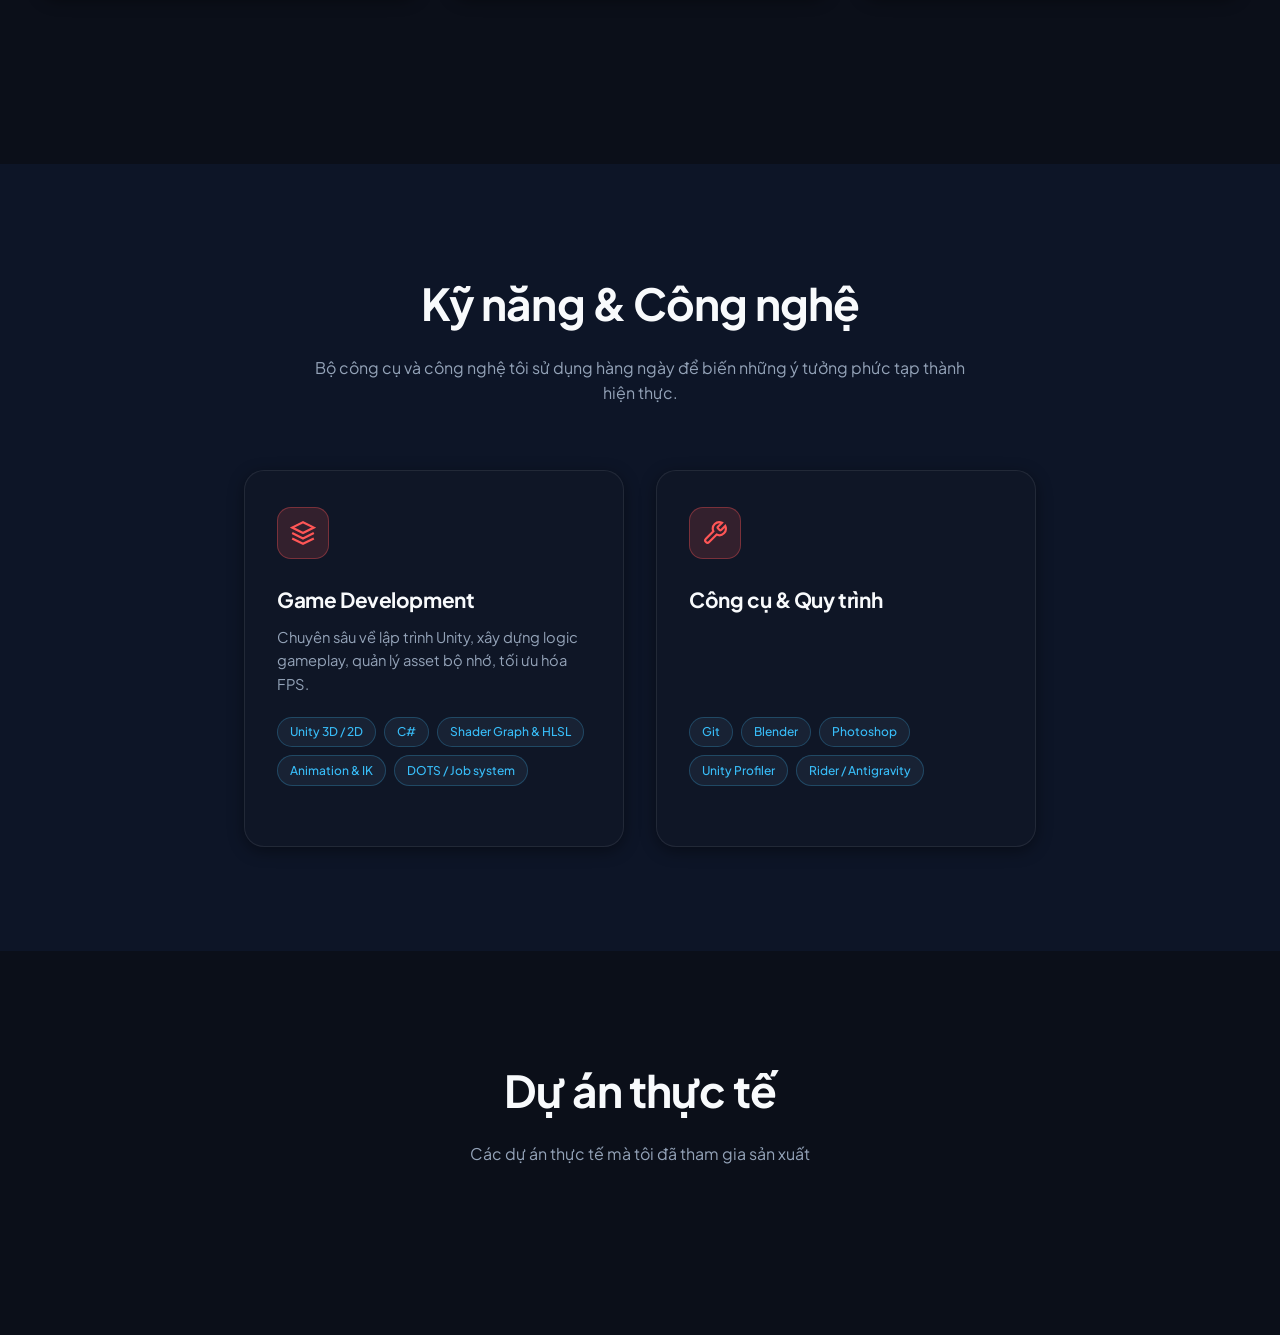
==== commit 72578ffd: "remove unused buttons" ====
--- a/index.html
+++ b/index.html
@@ -78,16 +78,7 @@
           <a href="#profile" class="btn btn-outline" id="btn-hero-profile">
             Thông tin chi tiết
           </a>
-          <a href="cv.html" class="btn btn-outline" target="_blank" id="btn-hero-cv" title="Mở bản CV 2 trang A4">
-            Xem CV (A4)
-            <svg width="16" height="16" viewBox="0 0 24 24" fill="none" stroke="currentColor" stroke-width="2">
-              <path d="M14 2H6a2 2 0 0 0-2 2v16a2 2 0 0 0 2 2h12a2 2 0 0 0 2-2V8z"></path>
-              <polyline points="14 2 14 8 20 8"></polyline>
-              <line x1="16" y1="13" x2="8" y2="13"></line>
-              <line x1="16" y1="17" x2="8" y2="17"></line>
-              <polyline points="10 9 9 9 8 9"></polyline>
-            </svg>
-          </a>
+
         </div>
       </div>
 
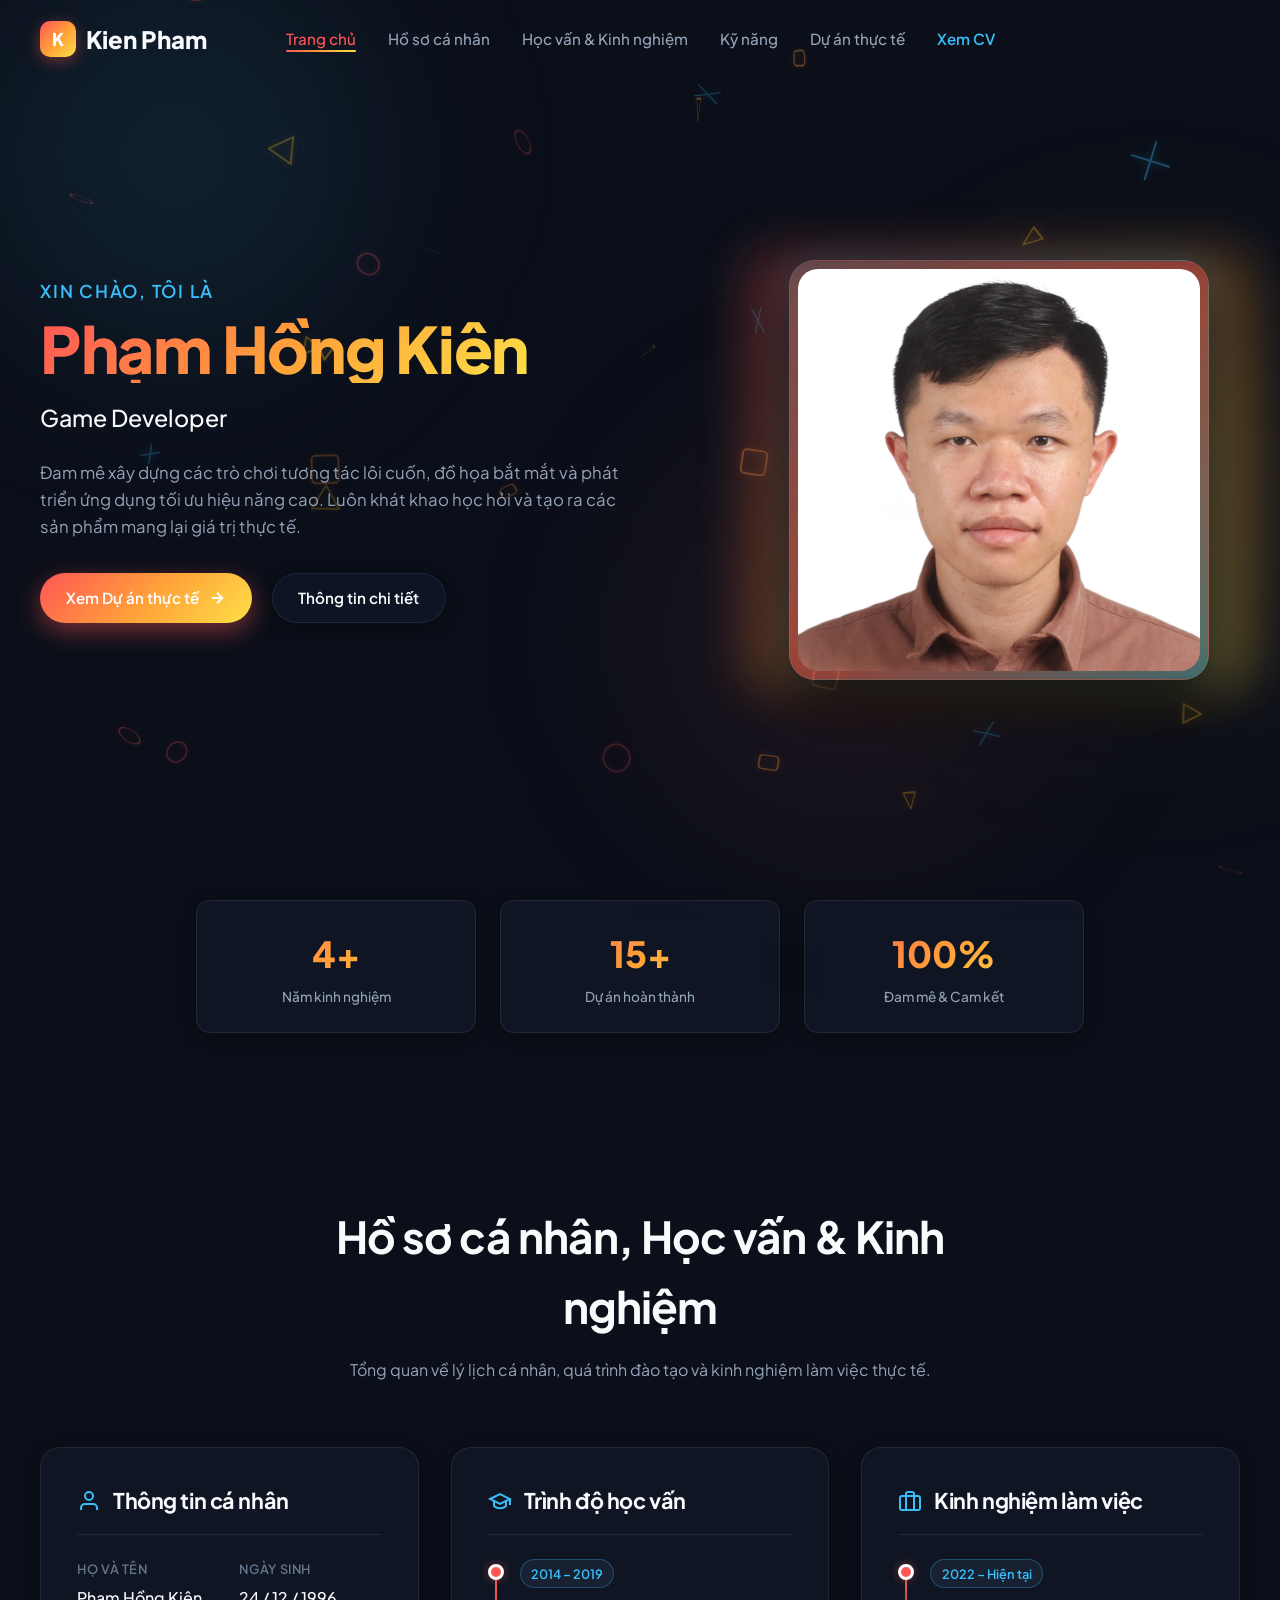
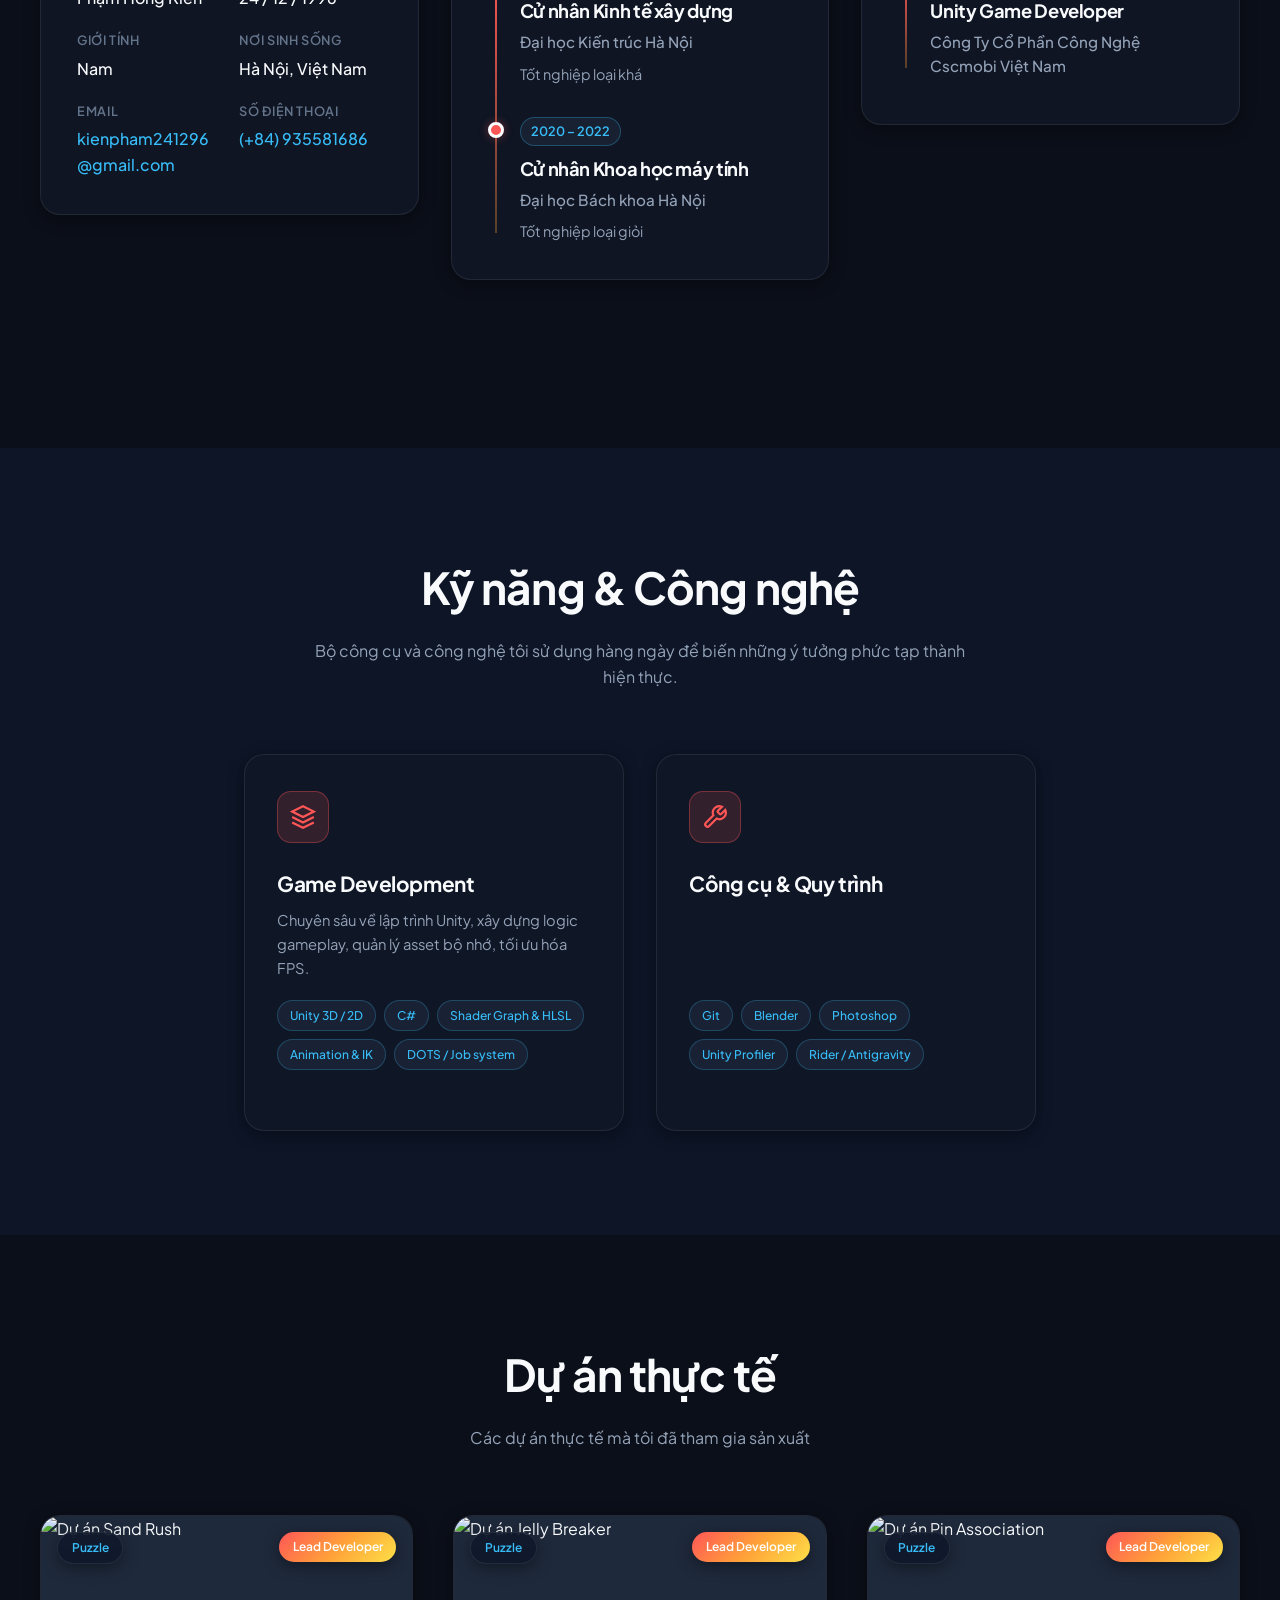
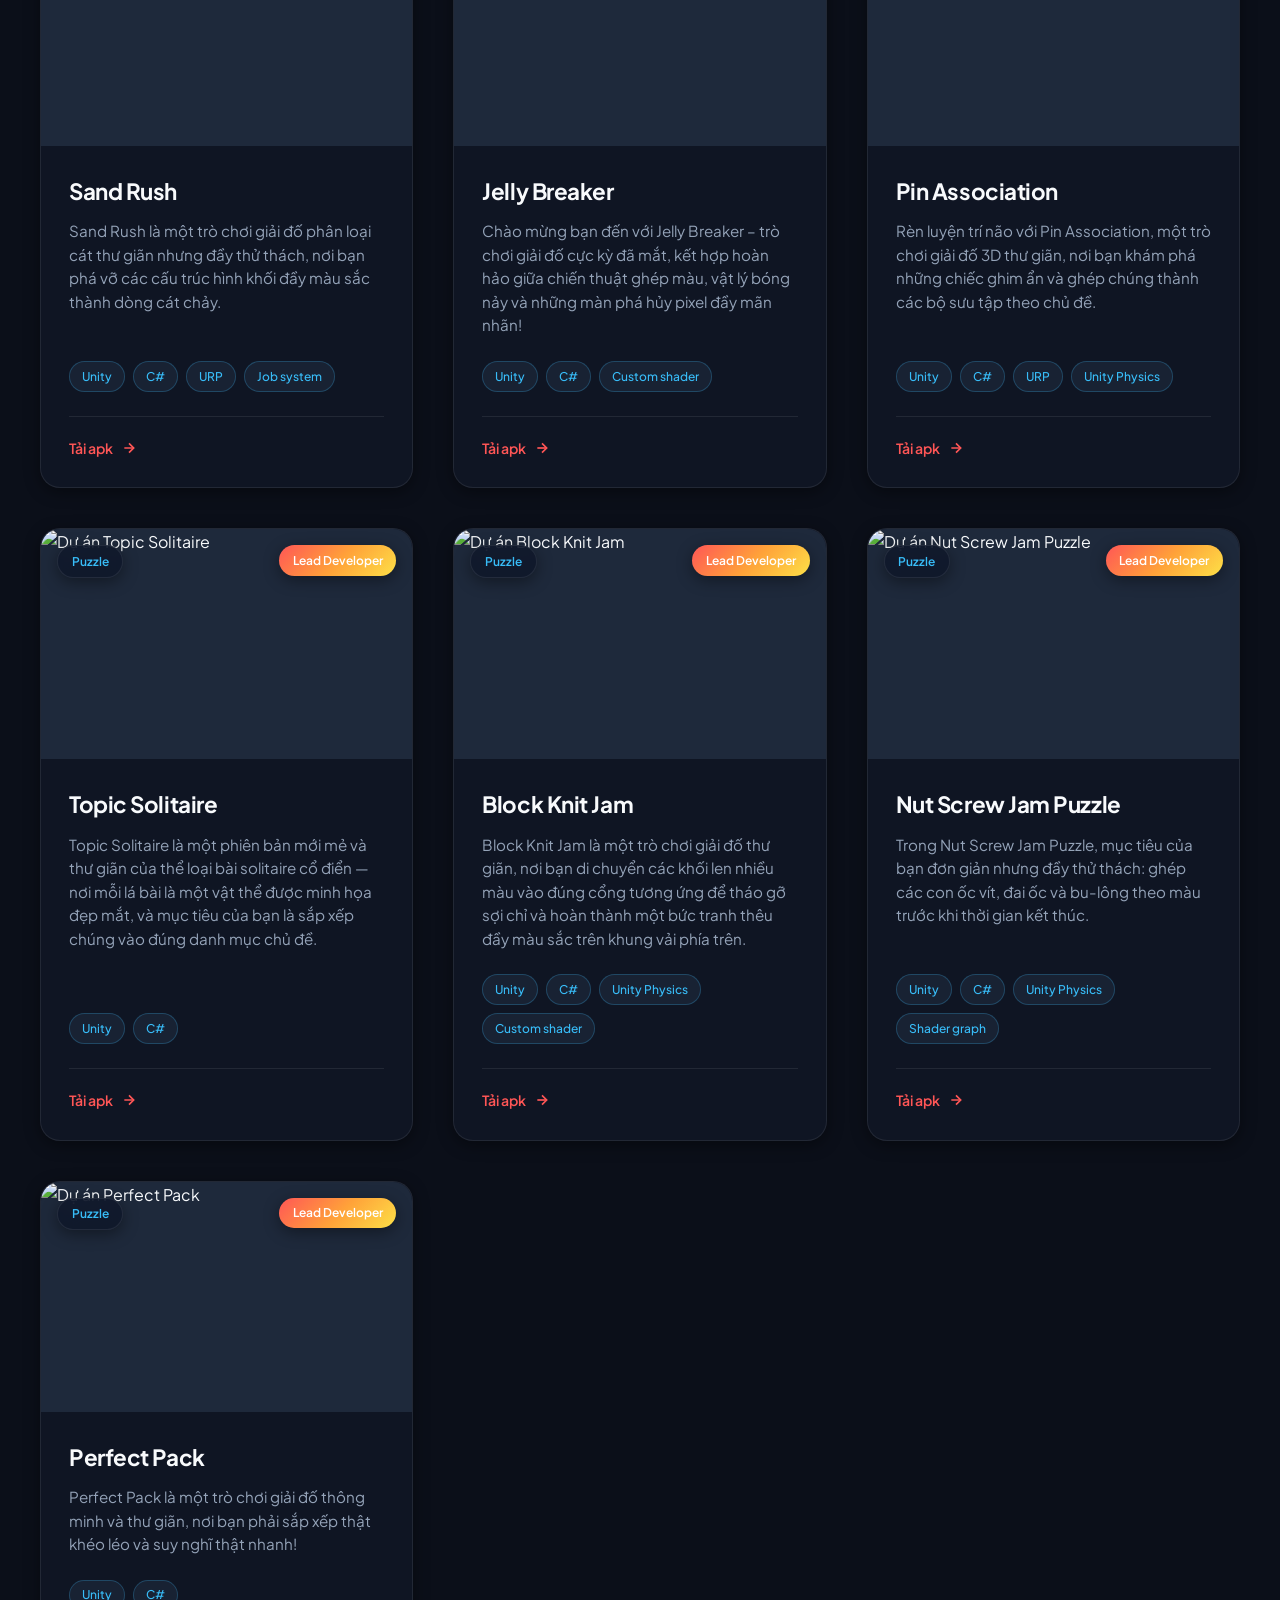
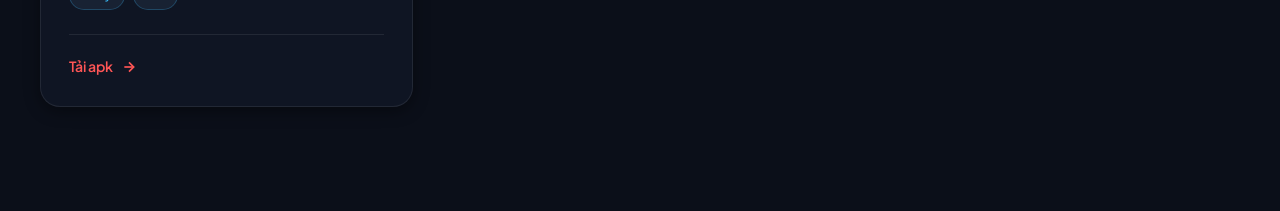
==== commit 4e180173: "update cv" ====
--- a/index.html
+++ b/index.html
@@ -43,7 +43,7 @@
         <li><a href="#education-experience">Học vấn & Kinh nghiệm</a></li>
         <li><a href="#skills">Kỹ năng</a></li>
         <li><a href="#projects">Dự án thực tế</a></li>
-        <li><a href="cv.html" target="_blank" style="color: var(--accent-secondary); font-weight: 600;">Xem CV</a></li>
+        <li><a href="cv.html" target="_blank" id="nav-cv-link" style="color: var(--accent-secondary); font-weight: 600;">Xem CV</a></li>
       </ul>
     </div>
   </header>
@@ -234,6 +234,8 @@
     </div>
   </section>
 
+  <!-- Dữ liệu Portfolio mặc định (Local Fallback) -->
+  <script src="assets/data.js"></script>
   <!-- Main Script (Bao gồm hiệu ứng và kết nối Firebase Realtime Database) -->
   <script src="script.js"></script>
 </body>
